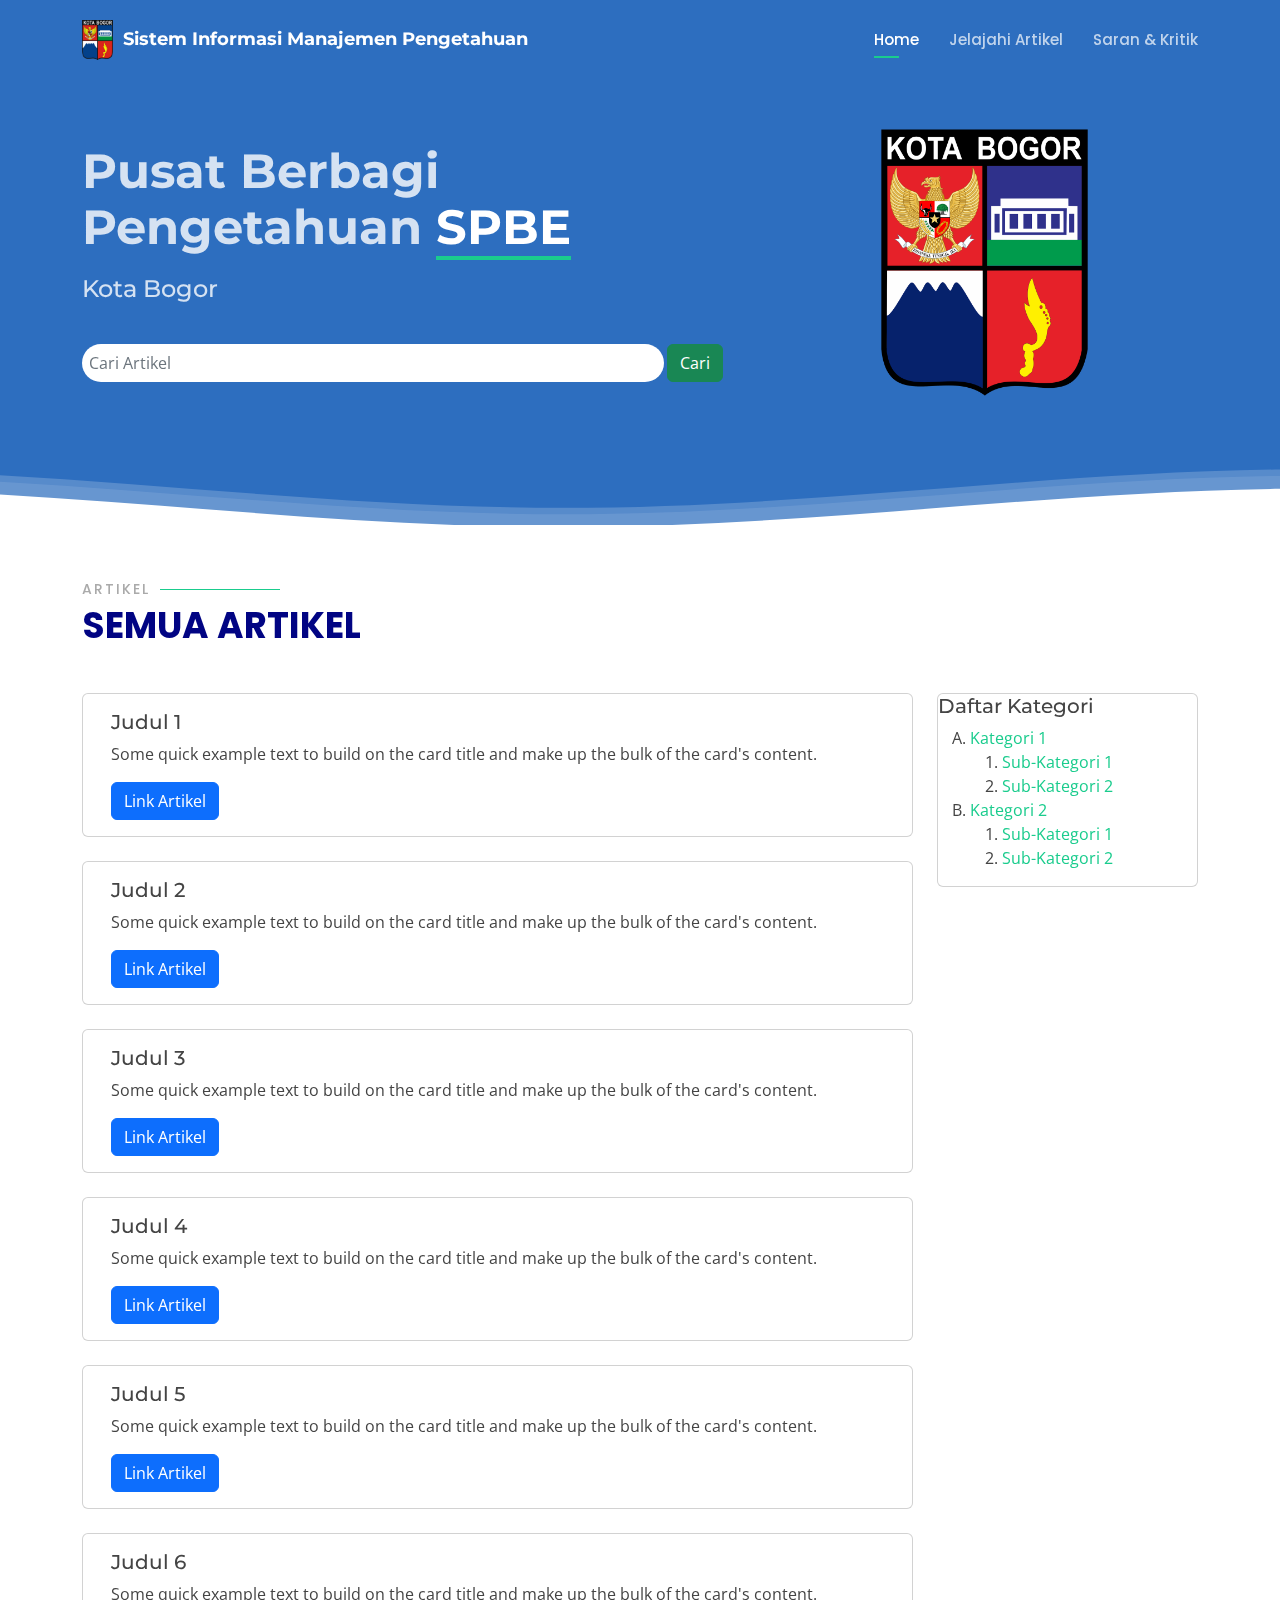
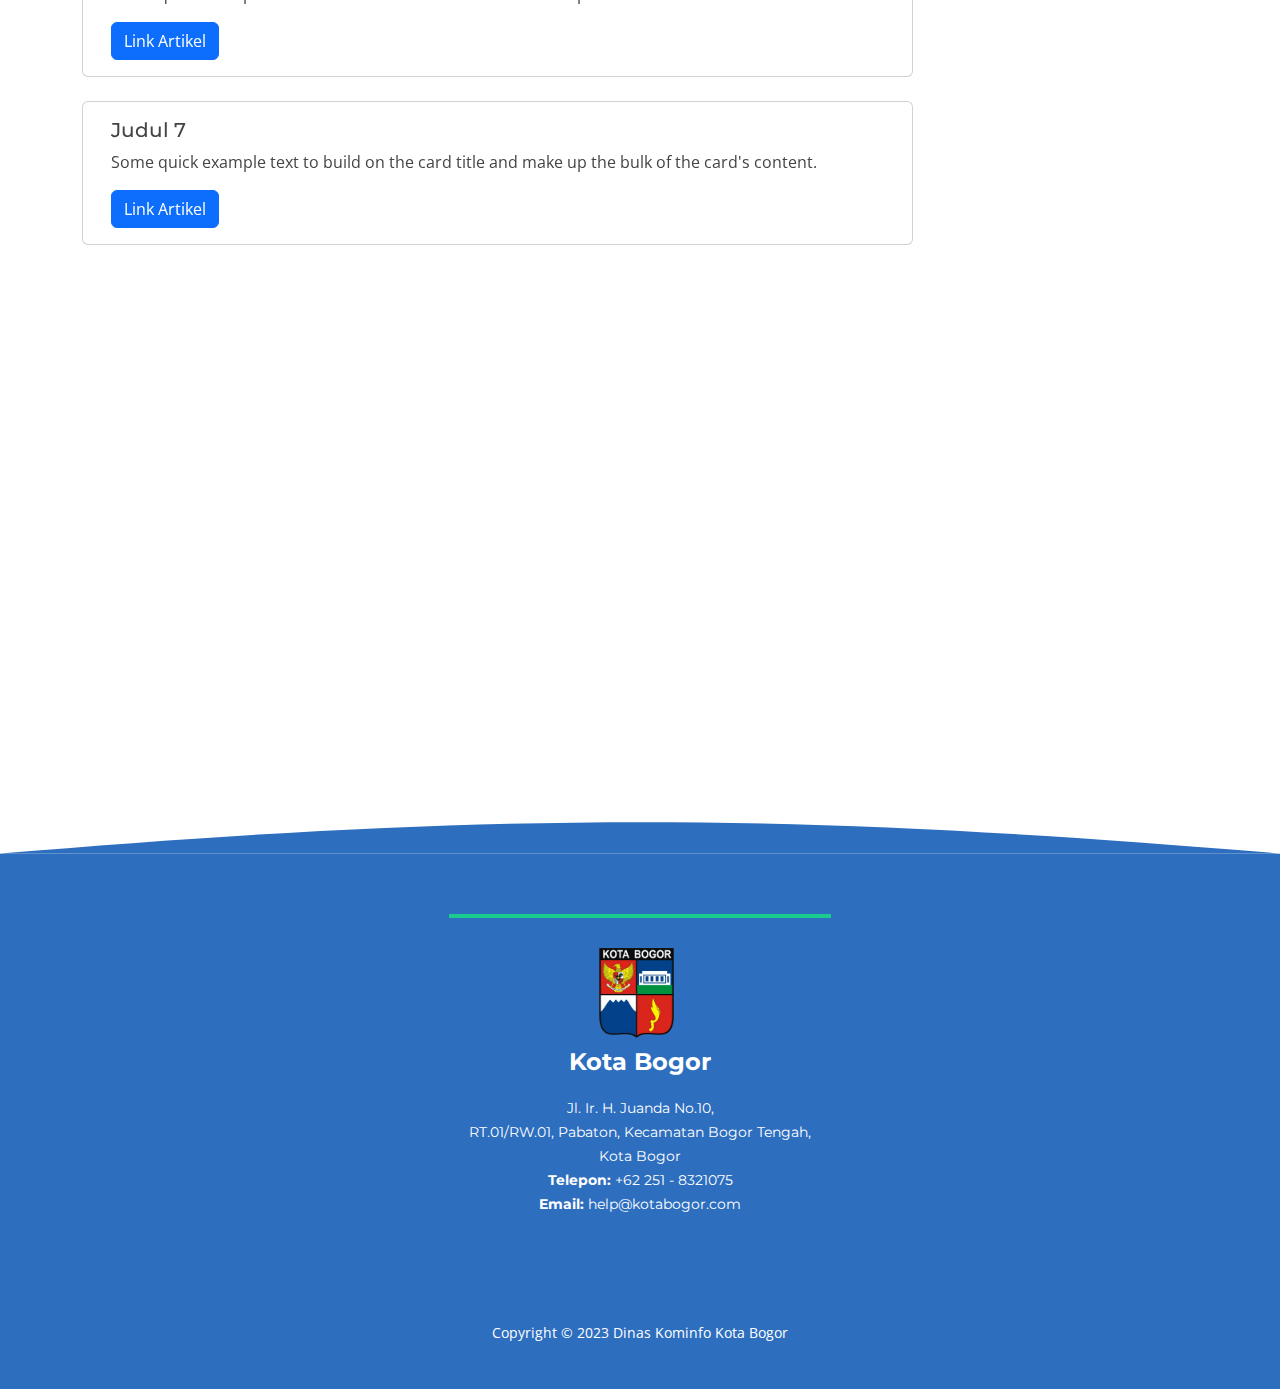
==== SPBE/index.html @ 67f3dcb3 "[spbe awal]" ====
<!DOCTYPE html>
<html lang="en">

<head>
  <meta charset="utf-8">
  <meta content="width=device-width, initial-scale=1.0" name="viewport">

  <title>Sistem Informasi Manajemen Pengetahuan</title>
  <meta content="" name="description">
  <meta content="" name="keywords">

  <link href="https://cdn.jsdelivr.net/npm/bootstrap@5.0.2/dist/css/bootstrap.min.css" rel="stylesheet" integrity="sha384-EVSTQN3/azprG1Anm3QDgpJLIm9Nao0Yz1ztcQTwFspd3yD65VohhpuuCOmLASjC" crossorigin="anonymous">

  <!-- Favicons -->
  <link href="assets/img/logo.ico" rel="icon">
  <link href="assets/img/apple-touch-icon.png" rel="apple-touch-icon">

  <!-- Google Fonts -->
  <link href="https://fonts.googleapis.com/css?family=Open+Sans:300,300i,400,400i,600,600i,700,700i|Montserrat:300,300i,400,400i,500,500i,600,600i,700,700i|Poppins:300,300i,400,400i,500,500i,600,600i,700,700i" rel="stylesheet">

  <!-- Vendor CSS Files -->
  <link href="assets/vendor/aos/aos.css" rel="stylesheet">
  <link href="assets/vendor/bootstrap/css/bootstrap.min.css" rel="stylesheet">
  <link href="assets/vendor/bootstrap-icons/bootstrap-icons.css" rel="stylesheet">
  <link href="assets/vendor/boxicons/css/boxicons.min.css" rel="stylesheet">
  <link href="assets/vendor/glightbox/css/glightbox.min.css" rel="stylesheet">
  <link href="assets/vendor/remixicon/remixicon.css" rel="stylesheet">
  <link href="assets/vendor/swiper/swiper-bundle.min.css" rel="stylesheet">

  <!-- Template Main CSS File -->
  <link href="assets/css/style.css" rel="stylesheet">

  <!-- =======================================================
  * Template Name: Bootslander - v4.10.0
  * Template URL: https://bootstrapmade.com/bootslander-free-bootstrap-landing-page-template/
  * Author: BootstrapMade.com
  * License: https://bootstrapmade.com/license/
  ======================================================== -->
</head>

<body>

  <!-- ======= Header ======= -->
  <header id="header" class="fixed-top d-flex align-items-center header-transparent">
    <div class="container d-flex align-items-center justify-content-between">

      <div class="logo">
        <h1><a href="index.html"><img src="images/logo.png" style="margin-right: 10px;"><span>Sistem Informasi Manajemen Pengetahuan</span></a></h1>
        <!-- Uncomment below if you prefer to use an image logo -->
        <!-- <a href="index.html"><img src="assets/img/logo.png" alt="" class="img-fluid"></a>-->
      </div>

      <!-- Navbar -->
      <nav id="navbar" class="navbar">
        <ul>
          <li><a class="nav-link scrollto active" href="#hero">Home</a></li>
          <li><a class="nav-link scrollto" href="#features">Jelajahi Artikel</a></li>
          <li><a class="nav-link scrollto" href="#contact">Saran & Kritik</a></li>
          </li>
        </ul>
        <i class="bi bi-list mobile-nav-toggle"></i>
      </nav>
      <!-- .navbar -->
    </div>
  </header>
  <!-- End Header -->

  <!-- ======= Hero Section ======= -->
  <section id="hero">

    <div class="container">
      <div class="row justify-content-between">
        <div class="col-lg-7 pt-5 pt-lg-0 order-2 order-lg-1 d-flex align-items-center">
          <div data-aos="zoom-out">
            <h1>Pusat Berbagi Pengetahuan <span>SPBE</span></h1>
            <h2>Kota Bogor</h2>
            <!-- Search bar -->
            <div class="input-group">
              <input type="text" class="form-control" placeholder="Cari Artikel" id="rcorners2">
              &nbsp
              <div class="input-group-append">
                <button class="btn btn-secondary btn-success" type="button" style="height: fit-content;">
                  Cari
                </button>
              </div>
            </div>
            <!-- Search bar end -->
          </div>
        </div>
        <!-- Home Floating Logo -->
        <div class="col-lg-4 order-1 order-lg-2 hero-img" data-aos="zoom-out" data-aos-delay="300">
          <img src="assets/img/kotabogor.png" class="img-fluid animated" alt="" style="width: 80%; margin-left: auto; margin-right: auto;">
        </div>
        <!-- Home Floating Logo end -->
      </div>
    </div>

    <!-- Animasi Gelombang -->
    <svg class="hero-waves" xmlns="http://www.w3.org/2000/svg" xmlns:xlink="http://www.w3.org/1999/xlink" viewBox="0 24 150 28 " preserveAspectRatio="none">
      <defs>
        <path id="wave-path" d="M-160 44c30 0 58-18 88-18s 58 18 88 18 58-18 88-18 58 18 88 18 v44h-352z">
      </defs>
      <g class="wave1">
        <use xlink:href="#wave-path" x="50" y="3" fill="rgba(255,255,255, .1)">
      </g>
      <g class="wave2">
        <use xlink:href="#wave-path" x="50" y="0" fill="rgba(255,255,255, .2)">
      </g>
      <g class="wave3">
        <use xlink:href="#wave-path" x="50" y="9" fill="#fff">
      </g>
    </svg>
    <!-- Animasi Gelombang end -->

  </section>
  <!-- End Hero -->

  <main id="main">

    <!-- ======= Features Section ======= -->
    <section id="features" class="features">
      <div class="container">

        <div class="section-title" data-aos="fade-up">
          <h2>Artikel</h2>
          <p>Semua Artikel</p>
        </div>

        <div class="row">
          <div class="col-md-9" data-aos="fade-right" data-aos-delay="100">
            <div class="container">
              <div class="col">
                <div class="row">
                  <div class="card">
                    <div class="card-body">
                      <h5 class="card-title">Judul 1</h5>
                      <p class="card-text">Some quick example text to build on the card title and make up the bulk of the card's content.</p>
                      <a href="#" class="btn btn-primary">Link Artikel</a>
                    </div>
                  </div>
                  &nbsp
                  <div class="card">
                    <div class="card-body">
                      <h5 class="card-title">Judul 2</h5>
                      <p class="card-text">Some quick example text to build on the card title and make up the bulk of the card's content.</p>
                      <a href="#" class="btn btn-primary">Link Artikel</a>
                    </div>
                  </div>
                  &nbsp
                  <div class="card">
                    <div class="card-body">
                      <h5 class="card-title">Judul 3</h5>
                      <p class="card-text">Some quick example text to build on the card title and make up the bulk of the card's content.</p>
                      <a href="#" class="btn btn-primary">Link Artikel</a>
                    </div>
                  </div>
                  &nbsp
                  <div class="card">
                    <div class="card-body">
                      <h5 class="card-title">Judul 4</h5>
                      <p class="card-text">Some quick example text to build on the card title and make up the bulk of the card's content.</p>
                      <a href="#" class="btn btn-primary">Link Artikel</a>
                    </div>
                  </div>
                  &nbsp
                  <div class="card">
                    <div class="card-body">
                      <h5 class="card-title">Judul 5</h5>
                      <p class="card-text">Some quick example text to build on the card title and make up the bulk of the card's content.</p>
                      <a href="#" class="btn btn-primary">Link Artikel</a>
                    </div>
                  </div>
                  &nbsp
                  <div class="card">
                    <div class="card-body">
                      <h5 class="card-title">Judul 6</h5>
                      <p class="card-text">Some quick example text to build on the card title and make up the bulk of the card's content.</p>
                      <a href="#" class="btn btn-primary">Link Artikel</a>
                    </div>
                  </div>
                  &nbsp
                  <div class="card">
                    <div class="card-body">
                      <h5 class="card-title">Judul 7</h5>
                      <p class="card-text">Some quick example text to build on the card title and make up the bulk of the card's content.</p>
                      <a href="#" class="btn btn-primary">Link Artikel</a>
                    </div>
                  </div>
                </div>
              </div>
            </div>
          </div>
  
          <div class="col-md-3" data-aos="fade-left" data-aos-delay="100">
            <div class="card">
              <h5>Daftar Kategori</h5>
              <div class="overflow: auto;height: 670px;">
                <ol type="A">
                  <li>
                    <a href="">Kategori 1</a>
                    <ol type="1">
                      <li>
                        <a href="">Sub-Kategori 1</a>
                      </li>
                      <li>
                        <a href="">Sub-Kategori 2</a>
                      </li>
                    </ol>
                  </li>
                  <li>
                    <a href="">Kategori 2</a>
                    <ol type="1">
                      <li>
                        <a href="">Sub-Kategori 1</a>
                      </li>
                      <li>
                        <a href="">Sub-Kategori 2</a>
                      </li>
                    </ol>
                  </li>
                </ol>
              </div>
            </div>
          </div>
        </div>
      </div>
    </section>
    <!-- End Features Section -->

    <!-- ======= Contact Section ======= -->
    <section id="contact" class="contact">
      <div class="container">

        <div class="section-title" data-aos="fade-up">
          <h2>Kritik & Saran</h2>
          <p>Sampaikan umpan balik kepada kami</p>
        </div>

        <div class="row">
          <div class="col-lg-4" data-aos="fade-right" data-aos-delay="100">
            <div class="info">
              <div class="address">
                <i class="bi bi-geo-alt"></i>
                <h4>Lokasi:</h4>
                <p>
                  Jl. Ir. H. Juanda No.10,
                  RT.01/RW.01, Pabaton, Kecamatan Bogor Tengah,
                  Kota Bogor
                </p>
              </div>

              <div class="email">
                <i class="bi bi-envelope"></i>
                <h4>Email:</h4>
                <p>kominfo@kotabogor.go.id</p>
              </div>

              <div class="phone">
                <i class="bi bi-phone"></i>
                <h4>Telepon:</h4>
                <p>+62 251 - 8321075</p>
              </div>
            </div>
          </div>

          <div class="col-lg-8 mt-5 mt-lg-0" data-aos="fade-left" data-aos-delay="200">
            <form action="forms/contact.php" method="post" role="form" class="php-email-form">
              <div class="row">
                <div class="col-md-6 form-group">
                  <input type="text" name="name" class="form-control" id="name" placeholder="Nama Anda" required>
                </div>
                <div class="col-md-6 form-group mt-3 mt-md-0">
                  <input type="email" class="form-control" name="email" id="email" placeholder="Email Anda" required>
                </div>
              </div>
              <div class="form-group mt-3">
                <textarea class="form-control" name="message" rows="5" placeholder="Saran & Kritik" required></textarea>
              </div>
              <div class="my-3">
                <div class="loading">Loading</div>
                <div class="error-message"></div>
                <div class="sent-message">Your message has been sent. Thank you!</div>
              </div>
              <div class="text-center">
                <button type="submit">Kirim</button>
              </div>
            </form>
          </div>
        </div>
      </div>
    </section>
    <!-- End Contact Section -->
  </main>
  <!-- End #main -->

  <!-- ======= Footer ======= -->
  <svg viewBox="15 -1 1470 48" fill="none" xmlns="http://www.w3.org/2000/svg">
    <path d="M1 48C4.93573 47.6644 8.85984 47.3311 12.7725 47H1489.16C1493.1 47.3311 1497.04 47.6644 1501 48V47H1489.16C914.668 -1.34764 587.282 -1.61174 12.7725 47H1V48Z" fill="#2d6ebf"></path>
  </svg>
  <footer id="footer">
    <div class="footer-top">
      <div class="container">
        <div class="d-flex justify-content-center">
          <div class="d-flex justify-content-center">
            <div class="footer-info">
              <img src="images/logo.png" alt="Logo Kota Bogor" style="width:75px;height:100px;padding-bottom: 10px;">
              &nbsp
              <h3 class="text-blue">
                Kota Bogor
              </h3>
              <p>
                Jl. Ir. H. Juanda No.10, <br>
                RT.01/RW.01, Pabaton, Kecamatan Bogor Tengah, <br> 
                Kota Bogor<br>
                <strong>Telepon:</strong> +62 251 - 8321075<br>
                <strong>Email:</strong> help@kotabogor.com<br>
              </p>
            </div>
          </div>
        </div>
      </div>
    </div>
    <div class="footer copyright">
      <p>Copyright © 2023 Dinas Kominfo Kota Bogor</p>
    </div>
  </footer>
  <!-- End Footer -->

  <a href="#" class="back-to-top d-flex align-items-center justify-content-center"><i class="bi bi-arrow-up-short"></i></a>
  <div id="preloader"></div>

  <!-- Vendor JS Files -->
  <script src="assets/vendor/purecounter/purecounter_vanilla.js"></script>
  <script src="assets/vendor/aos/aos.js"></script>
  <script src="assets/vendor/bootstrap/js/bootstrap.bundle.min.js"></script>
  <script src="assets/vendor/glightbox/js/glightbox.min.js"></script>
  <script src="assets/vendor/swiper/swiper-bundle.min.js"></script>
  <script src="assets/vendor/php-email-form/validate.js"></script>

  <!-- Template Main JS File -->
  <script src="assets/js/main.js"></script>

</body>

</html>
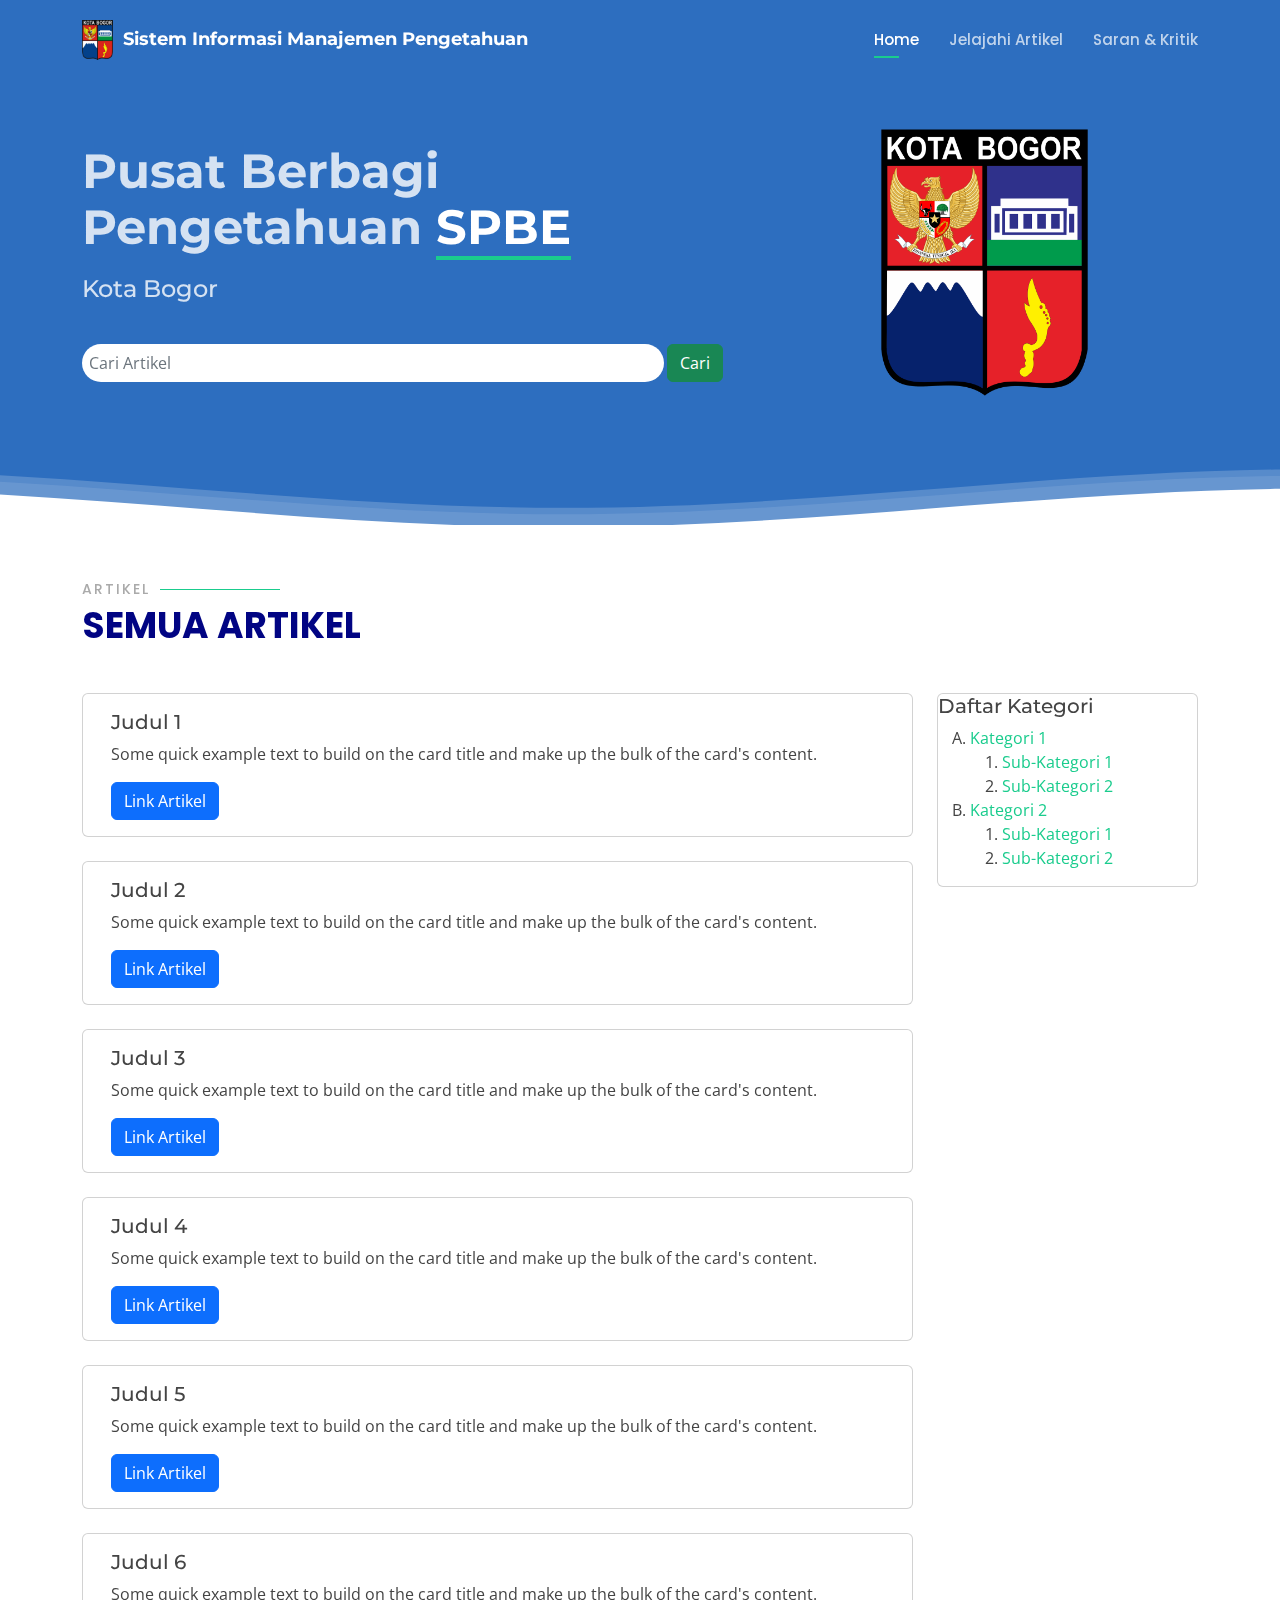
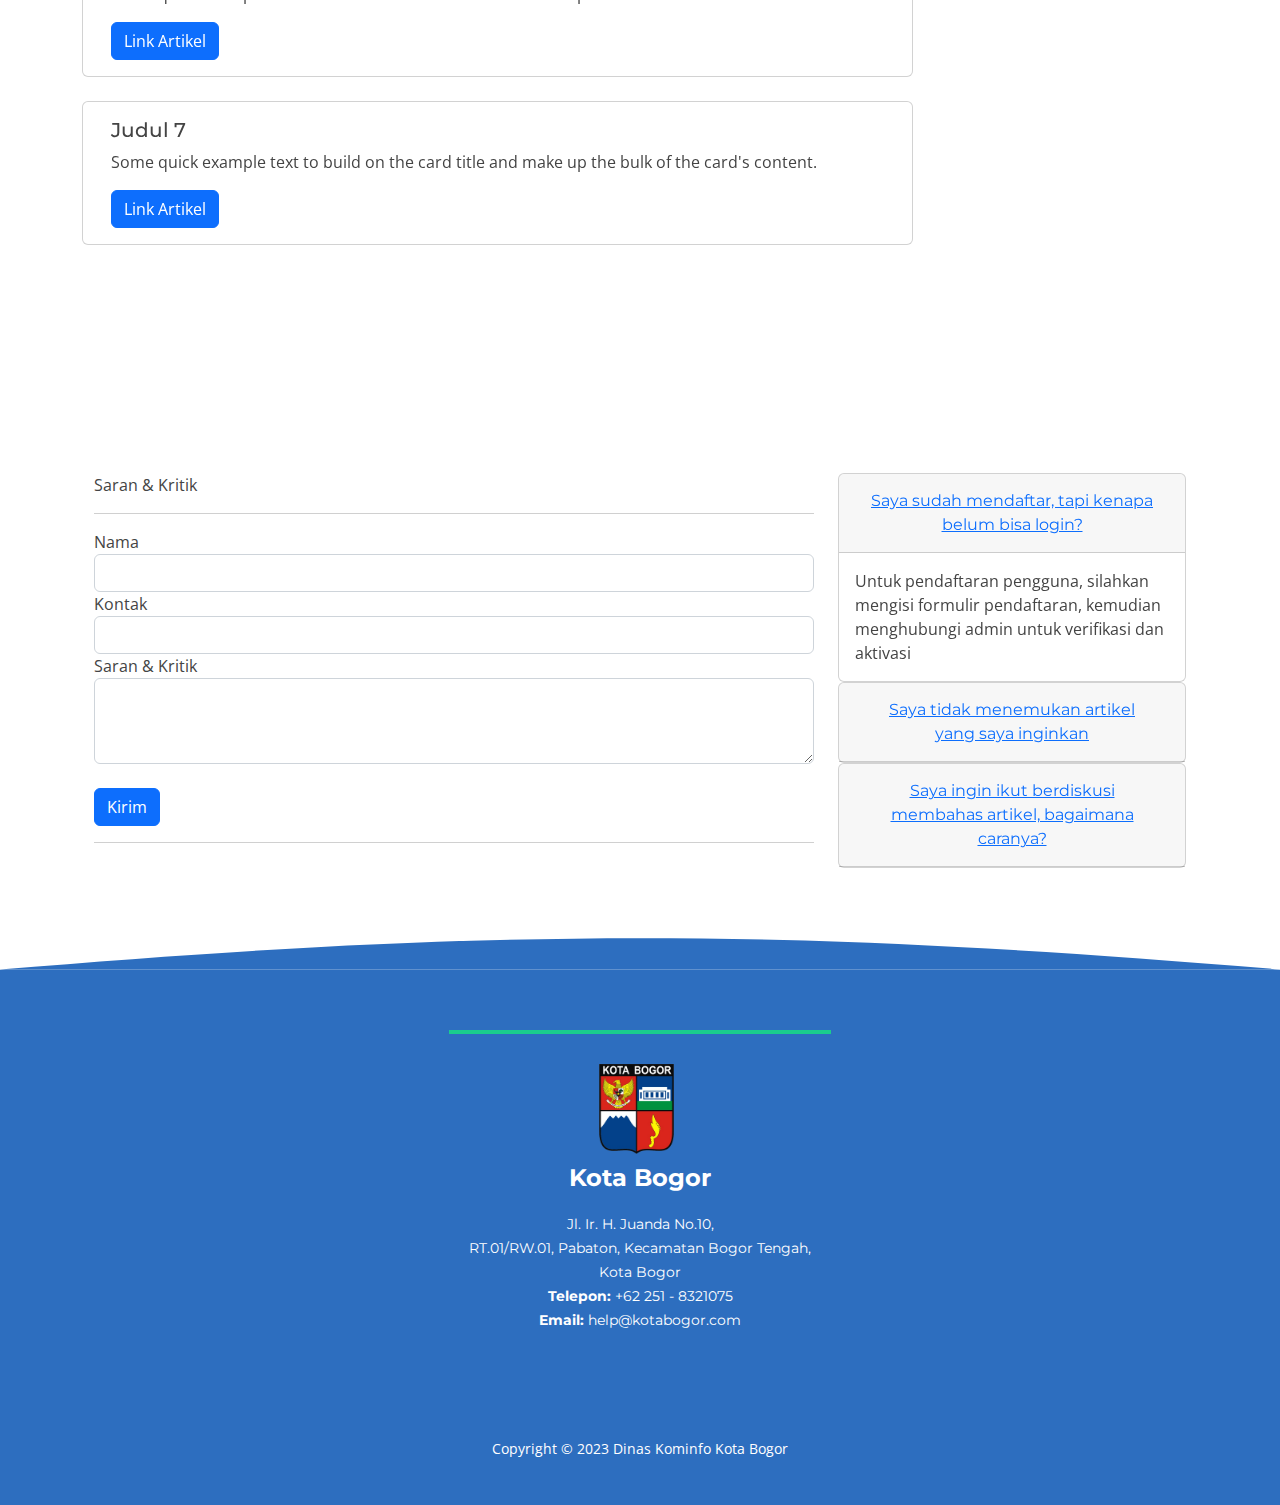
==== commit 8bfb44b2: "[spbe kritik]" ====
--- a/SPBE/index.html
+++ b/SPBE/index.html
@@ -4,6 +4,7 @@
 <head>
   <meta charset="utf-8">
   <meta content="width=device-width, initial-scale=1.0" name="viewport">
+  <script src="https://www.google.com/recaptcha/api.js" async defer></script>
 
   <title>Sistem Informasi Manajemen Pengetahuan</title>
   <meta content="" name="description">
@@ -235,57 +236,104 @@
           <h2>Kritik & Saran</h2>
           <p>Sampaikan umpan balik kepada kami</p>
         </div>
-
-        <div class="row">
-          <div class="col-lg-4" data-aos="fade-right" data-aos-delay="100">
-            <div class="info">
-              <div class="address">
-                <i class="bi bi-geo-alt"></i>
-                <h4>Lokasi:</h4>
-                <p>
-                  Jl. Ir. H. Juanda No.10,
-                  RT.01/RW.01, Pabaton, Kecamatan Bogor Tengah,
-                  Kota Bogor
-                </p>
-              </div>
-
-              <div class="email">
-                <i class="bi bi-envelope"></i>
-                <h4>Email:</h4>
-                <p>kominfo@kotabogor.go.id</p>
-              </div>
-
-              <div class="phone">
-                <i class="bi bi-phone"></i>
-                <h4>Telepon:</h4>
-                <p>+62 251 - 8321075</p>
-              </div>
-            </div>
-          </div>
-
-          <div class="col-lg-8 mt-5 mt-lg-0" data-aos="fade-left" data-aos-delay="200">
-            <form action="forms/contact.php" method="post" role="form" class="php-email-form">
-              <div class="row">
-                <div class="col-md-6 form-group">
-                  <input type="text" name="name" class="form-control" id="name" placeholder="Nama Anda" required>
-                </div>
-                <div class="col-md-6 form-group mt-3 mt-md-0">
-                  <input type="email" class="form-control" name="email" id="email" placeholder="Email Anda" required>
-                </div>
-              </div>
-              <div class="form-group mt-3">
-                <textarea class="form-control" name="message" rows="5" placeholder="Saran & Kritik" required></textarea>
-              </div>
-              <div class="my-3">
-                <div class="loading">Loading</div>
-                <div class="error-message"></div>
-                <div class="sent-message">Your message has been sent. Thank you!</div>
-              </div>
-              <div class="text-center">
-                <button type="submit">Kirim</button>
-              </div>
-            </form>
-          </div>
+        <div class="container featured-area-default padding-30">
+          <div class="row">           
+             <div class="col-md-8 padding-20">
+                  <div class="row">
+                      <!-- Saran dan kritik  -->
+                      <div class="panel panel-default">
+                          <div id="headingsaran" class="article-heading">
+                              <i class="fa fa-lightbulb-o"></i> 
+                              Saran & Kritik
+                          </div>
+                          <hr class="style-three">
+                          <!-- LEAVE A REPLY SECTION -->
+                          <div class="panel-transparent">
+                              <form action="https://mp-spbe.polmankab.go.id/Sarankritik/submitsaran" method="post" class="comment-form">
+                                  <div class="form-group" col-md-4>
+                                      <label>Nama</label>
+                                      <input required type="text" name="nama" class="form-control" value="">
+                                  </div>
+                                  <div class="form-group">
+                                      <label>Kontak</label>
+                                      <input required type="text" name="kontak" class="form-control" value="">
+                                  </div>
+                                  <div class="form-group">
+                                      <label>Saran & Kritik</label>
+                                      <textarea name="saran" class="form-control" rows="3"></textarea>
+                                  </div>
+                                  <div class="g-recaptcha" data-sitekey="6LcheTkbAAAAABCTElVqBC7bJ_2e_i4Cm37zWjEv"></div>
+                                  <br>
+                                  <button type="submit" value="Submit" class="btn btn-wide btn-primary">Kirim</button>
+                              </form>
+                          </div>
+                          <!-- END LEAVE A REPLY SECTION -->
+                                                  <hr id="batassaran" class="style-three">
+                          <!-- FIRST LEVEL -->
+                                                  <!-- END FIRST LEVEL  -->
+                      </div>
+                      <!-- saran dan kritik -->
+                      <nav class="text-center">
+                                              </nav>
+                  </div>
+  
+              </div><!-- SIDEBAR STUFF -->
+  <div class="col-md-4 padding-20">
+  
+      <!-- ARTICLE CATEGORIES SECTION -->
+  
+                    <div id="accordion">
+                      <div class="card">
+                        <div class="card-header" id="headingOne">
+                          <h5 class="mb-0">
+                            <button class="btn btn-link" data-toggle="collapse" data-target="#collapseOne" aria-expanded="true" aria-controls="collapseOne">
+                              Saya sudah mendaftar, tapi kenapa belum bisa login?
+                            </button>
+                          </h5>
+                        </div>
+                    
+                        <div id="collapseOne" class="collapse show" aria-labelledby="headingOne" data-parent="#accordion">
+                          <div class="card-body">
+                            Untuk pendaftaran pengguna, silahkan mengisi formulir pendaftaran, kemudian menghubungi admin untuk verifikasi dan aktivasi
+                          </div>
+                        </div>
+                      </div>
+                      <div class="card">
+                        <div class="card-header" id="headingTwo">
+                          <h5 class="mb-0">
+                            <button class="btn btn-link collapsed" data-toggle="collapse" data-target="#collapseTwo" aria-expanded="true" aria-controls="collapseTwo">
+                              Saya tidak menemukan artikel yang saya inginkan
+                            </button>
+                          </h5>
+                        </div>
+                        <div id="collapseTwo" class="collapse" aria-labelledby="headingTwo" data-parent="#accordion">
+                          <div class="card-body">
+                            Sistem manajemen pengetahuan merupakan wadah bagi kontributor untuk berbagi ilmu dan wawasan, jika anda belum menemukan artikel yang anda cari, silahkan kirim tentang artikel yang anda inginkan melalui saran dan kritik.
+                          </div>
+                          </div>
+                        </div>
+                      </div>
+                      <div class="card">
+                        <div class="card-header" id="headingThree">
+                          <h5 class="mb-0">
+                            <button class="btn btn-link collapsed" data-toggle="collapse" data-target="#collapseThree" aria-expanded="true" aria-controls="collapseThree">
+                              Saya ingin ikut berdiskusi membahas artikel, bagaimana caranya?
+                            </button>
+                          </h5>
+                        </div>
+                        <div id="collapseThree" class="collapse" aria-labelledby="headingThree" data-parent="#accordion">
+                          <div class="card-body">
+                            Silahkan mendaftar terlebih dahulu, jika sudah silahkan login untuk ikut berdiskusi.
+                          </div>
+                        </div>
+                      </div>
+                    </div>
+  <!-- END ARTICLES CATEOGIRES SECTION -->
+  
+  </div>
+  <!-- END SIDEBAR STUFF -->
+  
+        
         </div>
       </div>
     </section>
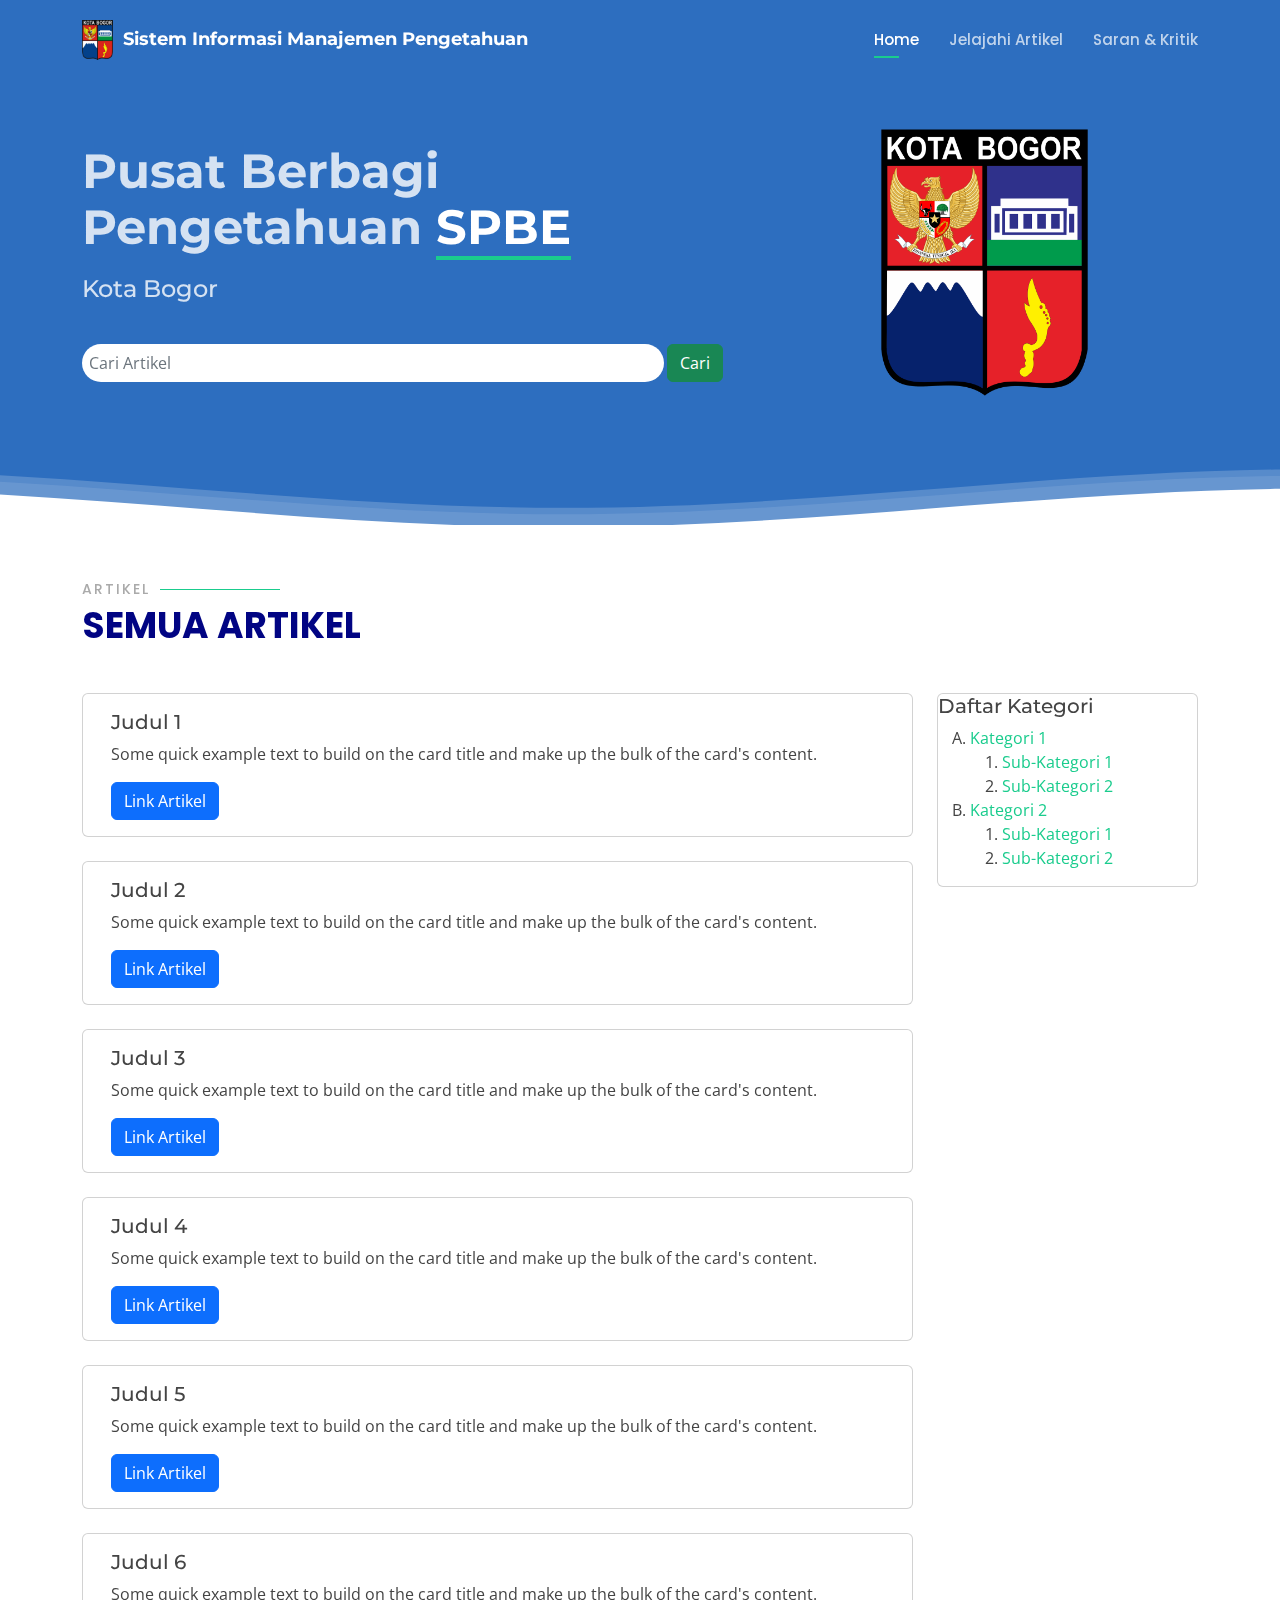
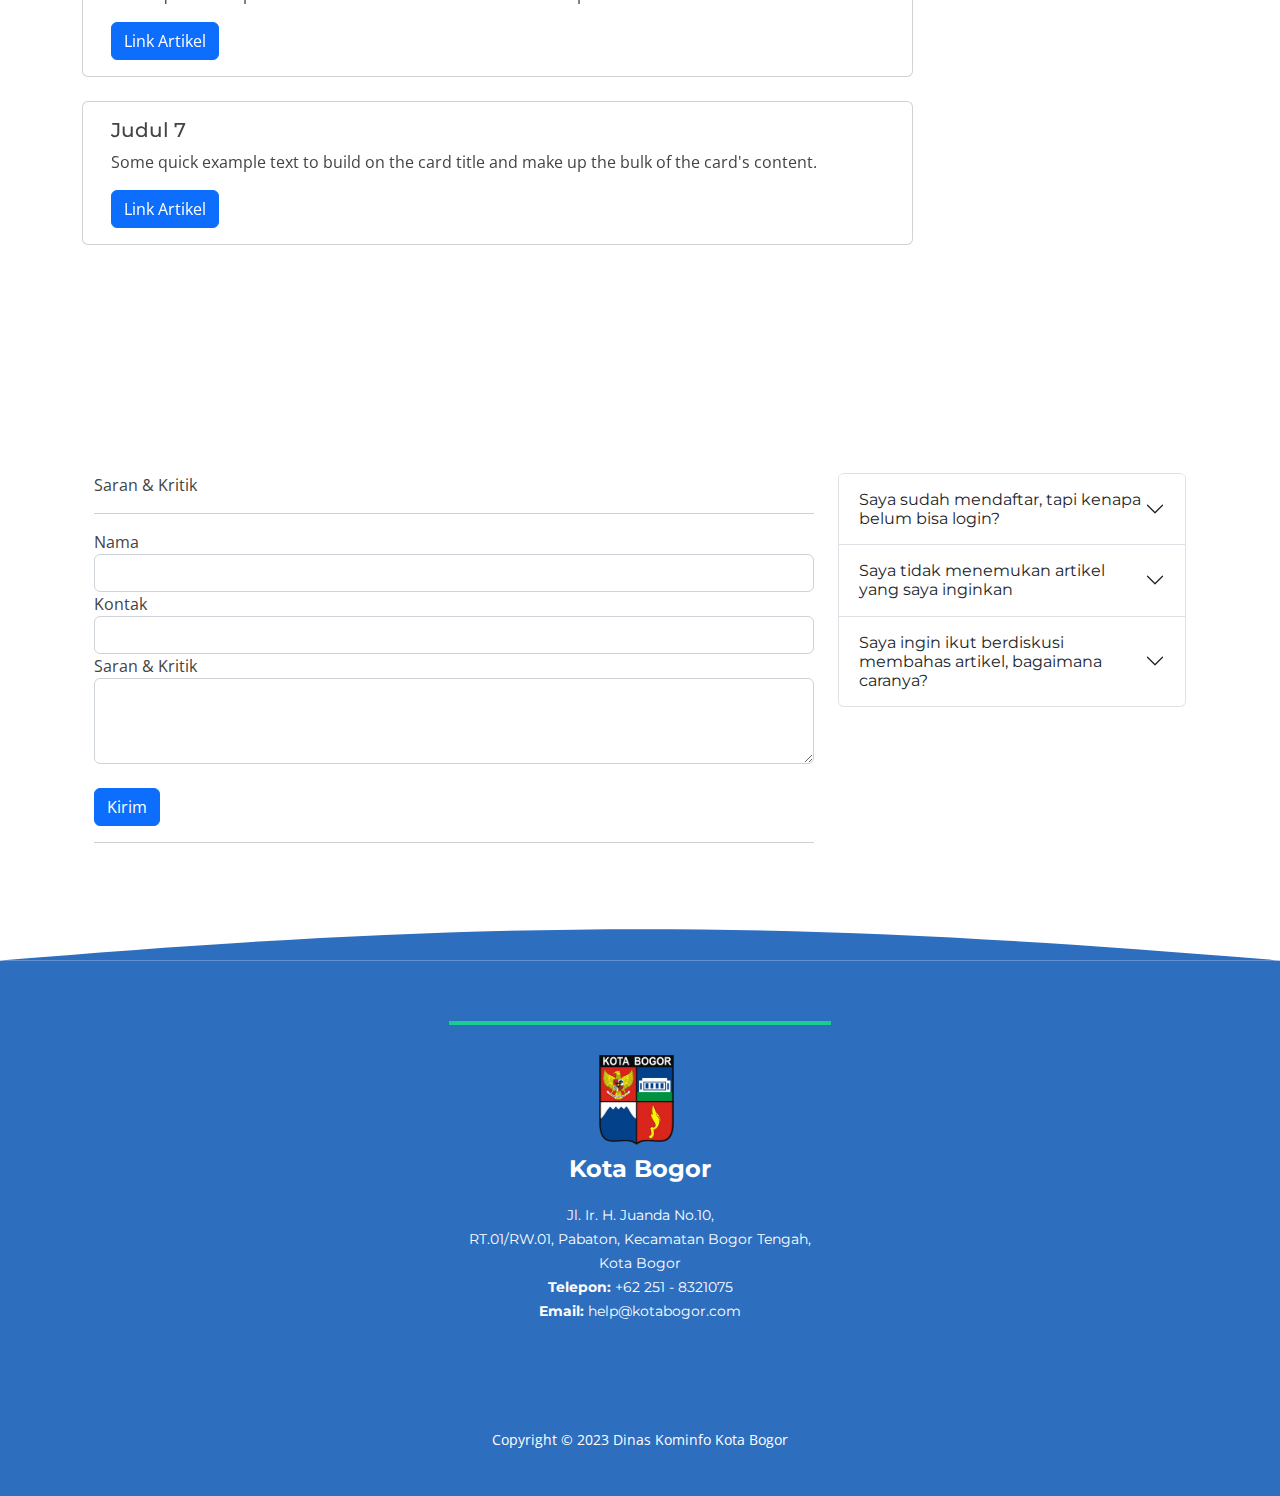
==== commit c40f6274: "FAQ fixes" ====
--- a/SPBE/index.html
+++ b/SPBE/index.html
@@ -279,55 +279,45 @@
   
               </div><!-- SIDEBAR STUFF -->
   <div class="col-md-4 padding-20">
-  
       <!-- ARTICLE CATEGORIES SECTION -->
-  
-                    <div id="accordion">
-                      <div class="card">
-                        <div class="card-header" id="headingOne">
-                          <h5 class="mb-0">
-                            <button class="btn btn-link" data-toggle="collapse" data-target="#collapseOne" aria-expanded="true" aria-controls="collapseOne">
-                              Saya sudah mendaftar, tapi kenapa belum bisa login?
-                            </button>
-                          </h5>
-                        </div>
-                    
-                        <div id="collapseOne" class="collapse show" aria-labelledby="headingOne" data-parent="#accordion">
-                          <div class="card-body">
-                            Untuk pendaftaran pengguna, silahkan mengisi formulir pendaftaran, kemudian menghubungi admin untuk verifikasi dan aktivasi
-                          </div>
-                        </div>
-                      </div>
-                      <div class="card">
-                        <div class="card-header" id="headingTwo">
-                          <h5 class="mb-0">
-                            <button class="btn btn-link collapsed" data-toggle="collapse" data-target="#collapseTwo" aria-expanded="true" aria-controls="collapseTwo">
-                              Saya tidak menemukan artikel yang saya inginkan
-                            </button>
-                          </h5>
-                        </div>
-                        <div id="collapseTwo" class="collapse" aria-labelledby="headingTwo" data-parent="#accordion">
-                          <div class="card-body">
-                            Sistem manajemen pengetahuan merupakan wadah bagi kontributor untuk berbagi ilmu dan wawasan, jika anda belum menemukan artikel yang anda cari, silahkan kirim tentang artikel yang anda inginkan melalui saran dan kritik.
-                          </div>
-                          </div>
-                        </div>
-                      </div>
-                      <div class="card">
-                        <div class="card-header" id="headingThree">
-                          <h5 class="mb-0">
-                            <button class="btn btn-link collapsed" data-toggle="collapse" data-target="#collapseThree" aria-expanded="true" aria-controls="collapseThree">
-                              Saya ingin ikut berdiskusi membahas artikel, bagaimana caranya?
-                            </button>
-                          </h5>
-                        </div>
-                        <div id="collapseThree" class="collapse" aria-labelledby="headingThree" data-parent="#accordion">
-                          <div class="card-body">
-                            Silahkan mendaftar terlebih dahulu, jika sudah silahkan login untuk ikut berdiskusi.
-                          </div>
-                        </div>
-                      </div>
-                    </div>
+      <div class="accordion" id="accordionExample">
+        <div class="accordion-item">
+          <h2 class="accordion-header" id="headingOne">
+            <button class="accordion-button collapsed" type="button" data-bs-toggle="collapse" data-bs-target="#collapseOne" aria-expanded="false" aria-controls="collapseOne">
+              Saya sudah mendaftar, tapi kenapa belum bisa login?
+            </button>
+          </h2>
+          <div id="collapseOne" class="accordion-collapse collapse" aria-labelledby="headingOne" data-bs-parent="#accordionExample">
+            <div class="accordion-body">
+              Untuk pendaftaran pengguna, silahkan mengisi formulir pendaftaran, kemudian menghubungi admin untuk verifikasi dan aktivasi
+            </div>
+          </div>
+        </div>
+        <div class="accordion-item">
+          <h2 class="accordion-header" id="headingTwo">
+            <button class="accordion-button collapsed" type="button" data-bs-toggle="collapse" data-bs-target="#collapseTwo" aria-expanded="false" aria-controls="collapseTwo">
+              Saya tidak menemukan artikel yang saya inginkan
+            </button>
+          </h2>
+          <div id="collapseTwo" class="accordion-collapse collapse" aria-labelledby="headingTwo" data-bs-parent="#accordionExample">
+            <div class="accordion-body">
+              Sistem manajemen pengetahuan merupakan wadah bagi kontributor untuk berbagi ilmu dan wawasan, jika anda belum menemukan artikel yang anda cari, silahkan kirim tentang artikel yang anda inginkan melalui saran dan kritik.
+            </div>
+          </div>
+        </div>
+        <div class="accordion-item">
+          <h2 class="accordion-header" id="headingThree">
+            <button class="accordion-button collapsed" type="button" data-bs-toggle="collapse" data-bs-target="#collapseThree" aria-expanded="false" aria-controls="collapseThree">
+              Saya ingin ikut berdiskusi membahas artikel, bagaimana caranya?
+            </button>
+          </h2>
+          <div id="collapseThree" class="accordion-collapse collapse" aria-labelledby="headingThree" data-bs-parent="#accordionExample">
+            <div class="accordion-body">
+              Silahkan mendaftar terlebih dahulu, jika sudah silahkan login untuk ikut berdiskusi.
+            </div>
+          </div>
+        </div>
+      </div>
   <!-- END ARTICLES CATEOGIRES SECTION -->
   
   </div>
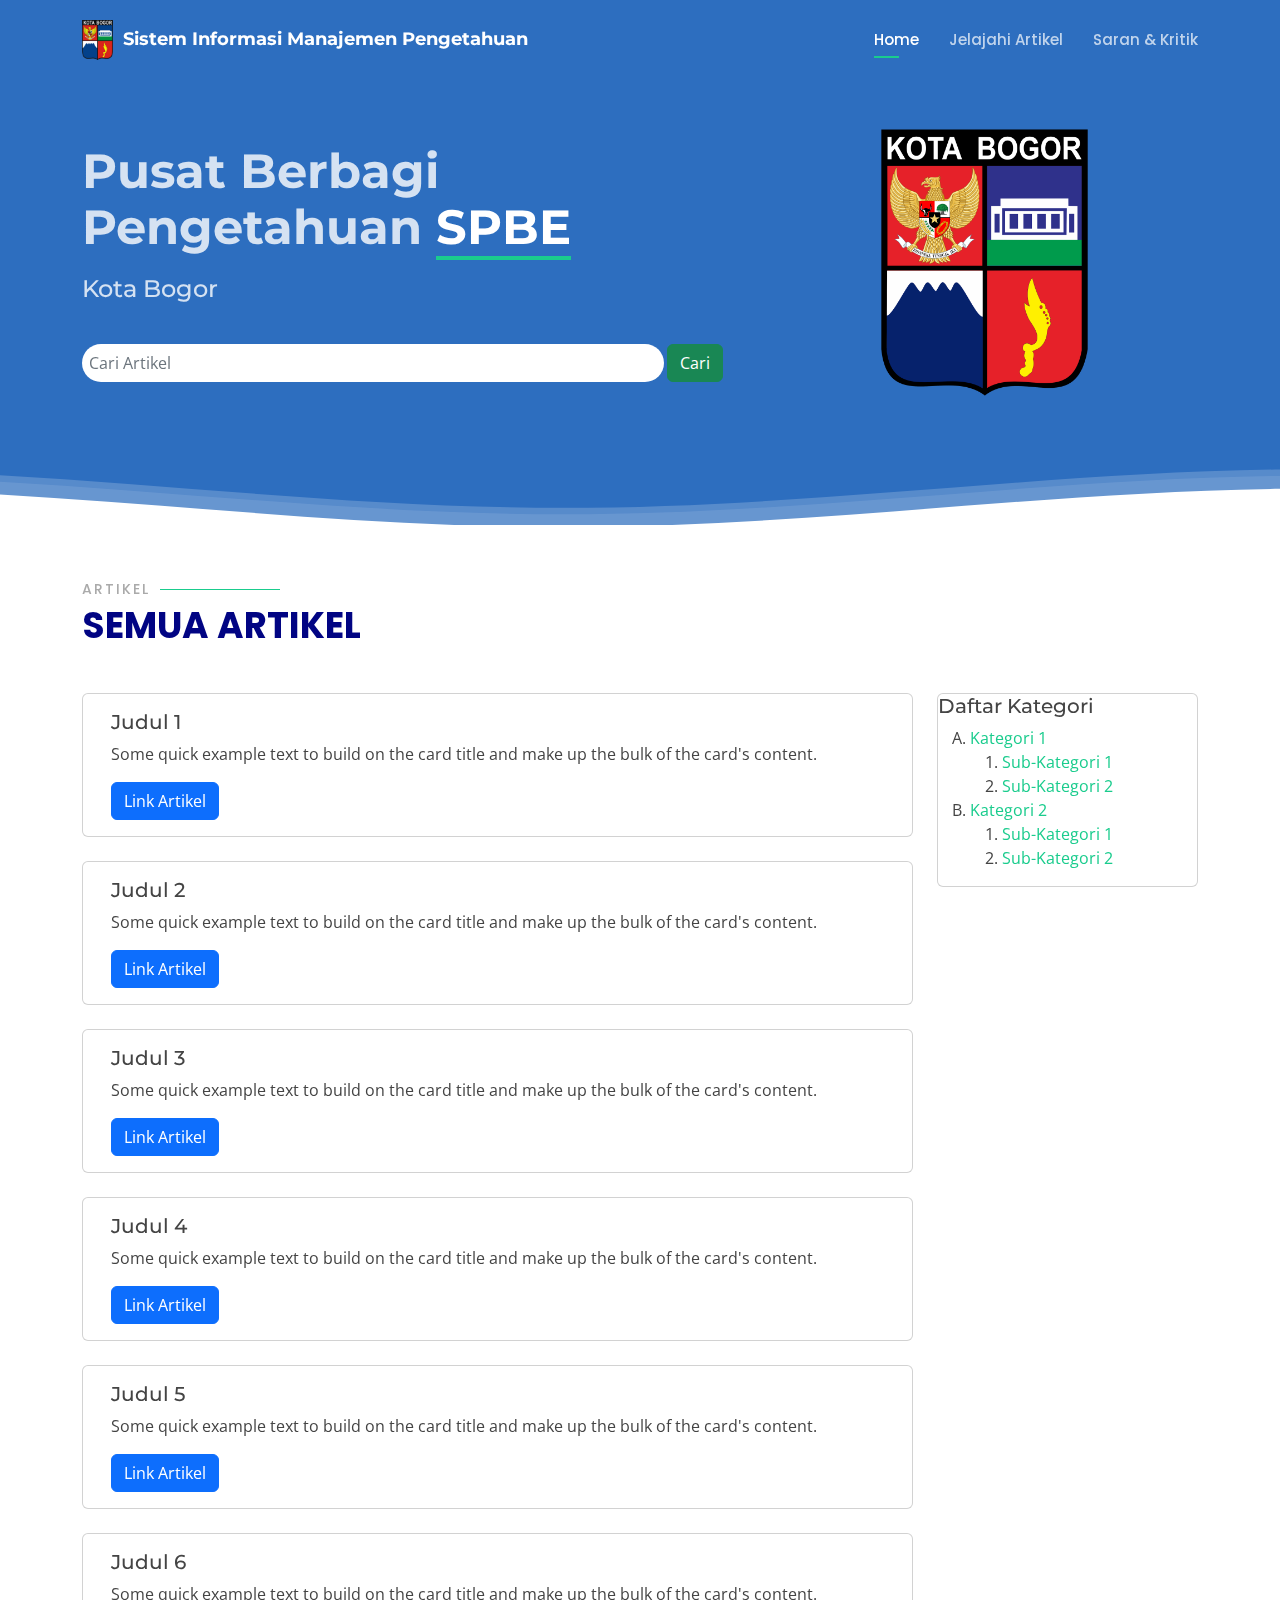
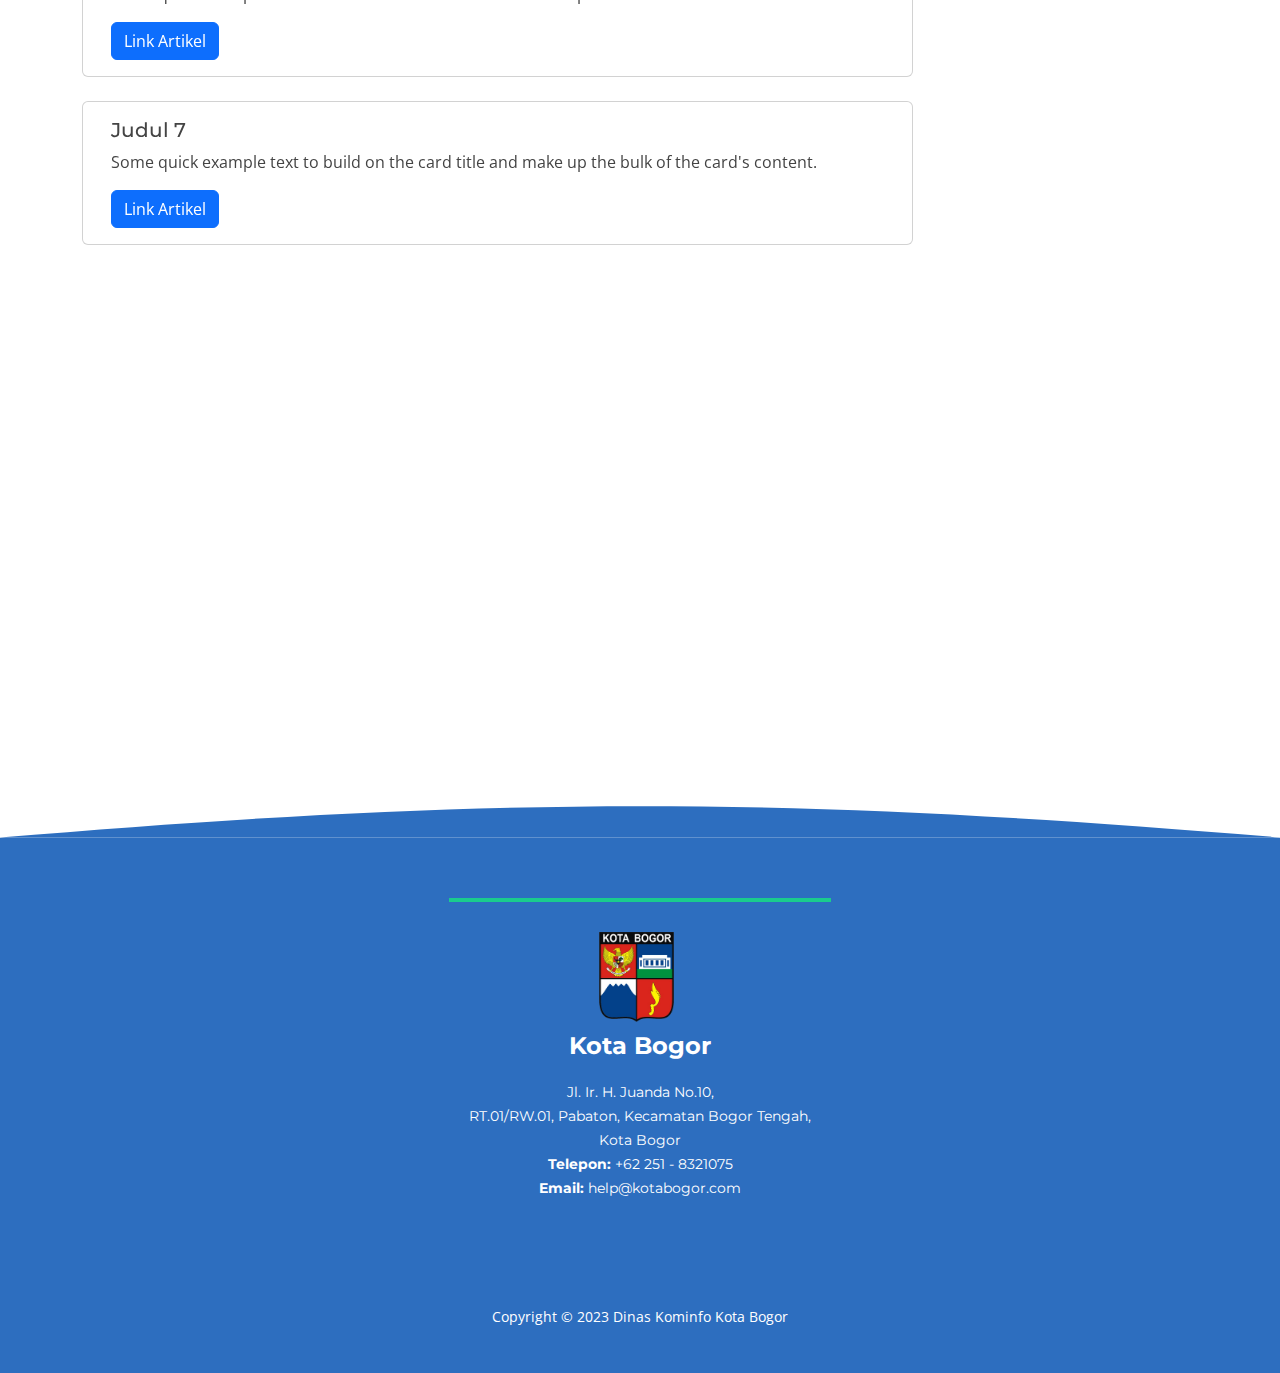
==== commit 7d0f46cd: "reformat line" ====
--- a/SPBE/index.html
+++ b/SPBE/index.html
@@ -231,99 +231,80 @@
     <!-- ======= Contact Section ======= -->
     <section id="contact" class="contact">
       <div class="container">
-
         <div class="section-title" data-aos="fade-up">
           <h2>Kritik & Saran</h2>
           <p>Sampaikan umpan balik kepada kami</p>
         </div>
-        <div class="container featured-area-default padding-30">
-          <div class="row">           
-             <div class="col-md-8 padding-20">
+        <div class="row">           
+          <div class="col-md-8 padding-20" data-aos="fade-right" data-aos-delay="200">
+            <div class="row">
+              <!-- Saran dan kritik  -->
+              <form action="forms/contact.php" method="post" role="form" class="php-email-form" data-aos="">
                   <div class="row">
-                      <!-- Saran dan kritik  -->
-                      <div class="panel panel-default">
-                          <div id="headingsaran" class="article-heading">
-                              <i class="fa fa-lightbulb-o"></i> 
-                              Saran & Kritik
-                          </div>
-                          <hr class="style-three">
-                          <!-- LEAVE A REPLY SECTION -->
-                          <div class="panel-transparent">
-                              <form action="https://mp-spbe.polmankab.go.id/Sarankritik/submitsaran" method="post" class="comment-form">
-                                  <div class="form-group" col-md-4>
-                                      <label>Nama</label>
-                                      <input required type="text" name="nama" class="form-control" value="">
-                                  </div>
-                                  <div class="form-group">
-                                      <label>Kontak</label>
-                                      <input required type="text" name="kontak" class="form-control" value="">
-                                  </div>
-                                  <div class="form-group">
-                                      <label>Saran & Kritik</label>
-                                      <textarea name="saran" class="form-control" rows="3"></textarea>
-                                  </div>
-                                  <div class="g-recaptcha" data-sitekey="6LcheTkbAAAAABCTElVqBC7bJ_2e_i4Cm37zWjEv"></div>
-                                  <br>
-                                  <button type="submit" value="Submit" class="btn btn-wide btn-primary">Kirim</button>
-                              </form>
-                          </div>
-                          <!-- END LEAVE A REPLY SECTION -->
-                                                  <hr id="batassaran" class="style-three">
-                          <!-- FIRST LEVEL -->
-                                                  <!-- END FIRST LEVEL  -->
-                      </div>
-                      <!-- saran dan kritik -->
-                      <nav class="text-center">
-                                              </nav>
-                  </div>
-  
-              </div><!-- SIDEBAR STUFF -->
-  <div class="col-md-4 padding-20">
-      <!-- ARTICLE CATEGORIES SECTION -->
-      <div class="accordion" id="accordionExample">
-        <div class="accordion-item">
-          <h2 class="accordion-header" id="headingOne">
-            <button class="accordion-button collapsed" type="button" data-bs-toggle="collapse" data-bs-target="#collapseOne" aria-expanded="false" aria-controls="collapseOne">
-              Saya sudah mendaftar, tapi kenapa belum bisa login?
-            </button>
-          </h2>
-          <div id="collapseOne" class="accordion-collapse collapse" aria-labelledby="headingOne" data-bs-parent="#accordionExample">
-            <div class="accordion-body">
-              Untuk pendaftaran pengguna, silahkan mengisi formulir pendaftaran, kemudian menghubungi admin untuk verifikasi dan aktivasi
-            </div>
-          </div>
-        </div>
-        <div class="accordion-item">
-          <h2 class="accordion-header" id="headingTwo">
-            <button class="accordion-button collapsed" type="button" data-bs-toggle="collapse" data-bs-target="#collapseTwo" aria-expanded="false" aria-controls="collapseTwo">
-              Saya tidak menemukan artikel yang saya inginkan
-            </button>
-          </h2>
-          <div id="collapseTwo" class="accordion-collapse collapse" aria-labelledby="headingTwo" data-bs-parent="#accordionExample">
-            <div class="accordion-body">
-              Sistem manajemen pengetahuan merupakan wadah bagi kontributor untuk berbagi ilmu dan wawasan, jika anda belum menemukan artikel yang anda cari, silahkan kirim tentang artikel yang anda inginkan melalui saran dan kritik.
-            </div>
-          </div>
-        </div>
-        <div class="accordion-item">
-          <h2 class="accordion-header" id="headingThree">
-            <button class="accordion-button collapsed" type="button" data-bs-toggle="collapse" data-bs-target="#collapseThree" aria-expanded="false" aria-controls="collapseThree">
-              Saya ingin ikut berdiskusi membahas artikel, bagaimana caranya?
-            </button>
-          </h2>
-          <div id="collapseThree" class="accordion-collapse collapse" aria-labelledby="headingThree" data-bs-parent="#accordionExample">
-            <div class="accordion-body">
-              Silahkan mendaftar terlebih dahulu, jika sudah silahkan login untuk ikut berdiskusi.
-            </div>
-          </div>
-        </div>
-      </div>
-  <!-- END ARTICLES CATEOGIRES SECTION -->
-  
-  </div>
-  <!-- END SIDEBAR STUFF -->
-  
-        
+                    <div class="col-md-6 form-group">
+                      <input type="text" name="name" class="form-control" id="name" placeholder="Nama Anda" required>
+                    </div>
+                    <div class="col-md-6 form-group mt-3 mt-md-0">
+                      <input type="email" class="form-control" name="email" id="email" placeholder="Email Anda" required>
+                    </div>
+                  </div>
+                  <div class="form-group mt-3">
+                    <textarea class="form-control" name="message" rows="5" placeholder="Saran & Kritik" required></textarea>
+                  </div>
+                  <div class="my-3">
+                    <div class="loading">Loading</div>
+                    <div class="error-message"></div>
+                    <div class="sent-message">Your message has been sent. Thank you!</div>
+                  </div>
+                  <div class="text-center">
+                    <button type="submit">Kirim</button>
+                  </div>
+              </form>
+              <!-- saran dan kritik -->
+            </div>
+          </div>
+          <div class="col-md-4 padding-20" data-aos="fade-left" data-aos-delay="200">
+            <!-- ARTICLE CATEGORIES SECTION -->
+            <div class="accordion" id="accordionExample">
+              <div class="accordion-item">
+                <h2 class="accordion-header" id="headingOne">
+                  <button class="accordion-button collapsed" type="button" data-bs-toggle="collapse" data-bs-target="#collapseOne" aria-expanded="false" aria-controls="collapseOne">
+                    Saya sudah mendaftar, tapi kenapa belum bisa login?
+                  </button>
+                </h2>
+                <div id="collapseOne" class="accordion-collapse collapse" aria-labelledby="headingOne" data-bs-parent="#accordionExample">
+                  <div class="accordion-body">
+                    Untuk pendaftaran pengguna, silahkan mengisi formulir pendaftaran, kemudian menghubungi admin untuk verifikasi dan aktivasi
+                  </div>
+                </div>
+              </div>
+              <div class="accordion-item">
+                <h2 class="accordion-header" id="headingTwo">
+                  <button class="accordion-button collapsed" type="button" data-bs-toggle="collapse" data-bs-target="#collapseTwo" aria-expanded="false" aria-controls="collapseTwo">
+                    Saya tidak menemukan artikel yang saya inginkan
+                  </button>
+                </h2>
+                <div id="collapseTwo" class="accordion-collapse collapse" aria-labelledby="headingTwo" data-bs-parent="#accordionExample">
+                  <div class="accordion-body">
+                    Sistem manajemen pengetahuan merupakan wadah bagi kontributor untuk berbagi ilmu dan wawasan, jika anda belum menemukan artikel yang anda cari, silahkan kirim tentang artikel yang anda inginkan melalui saran dan kritik.
+                  </div>
+                </div>
+              </div>
+              <div class="accordion-item">
+                <h2 class="accordion-header" id="headingThree">
+                  <button class="accordion-button collapsed" type="button" data-bs-toggle="collapse" data-bs-target="#collapseThree" aria-expanded="false" aria-controls="collapseThree">
+                    Saya ingin ikut berdiskusi membahas artikel, bagaimana caranya?
+                  </button>
+                </h2>
+                <div id="collapseThree" class="accordion-collapse collapse" aria-labelledby="headingThree" data-bs-parent="#accordionExample">
+                  <div class="accordion-body">
+                    Silahkan mendaftar terlebih dahulu, jika sudah silahkan login untuk ikut berdiskusi.
+                  </div>
+                </div>
+              </div>
+            </div>
+            <!-- END ARTICLES CATEOGIRES SECTION -->
+          </div>
         </div>
       </div>
     </section>
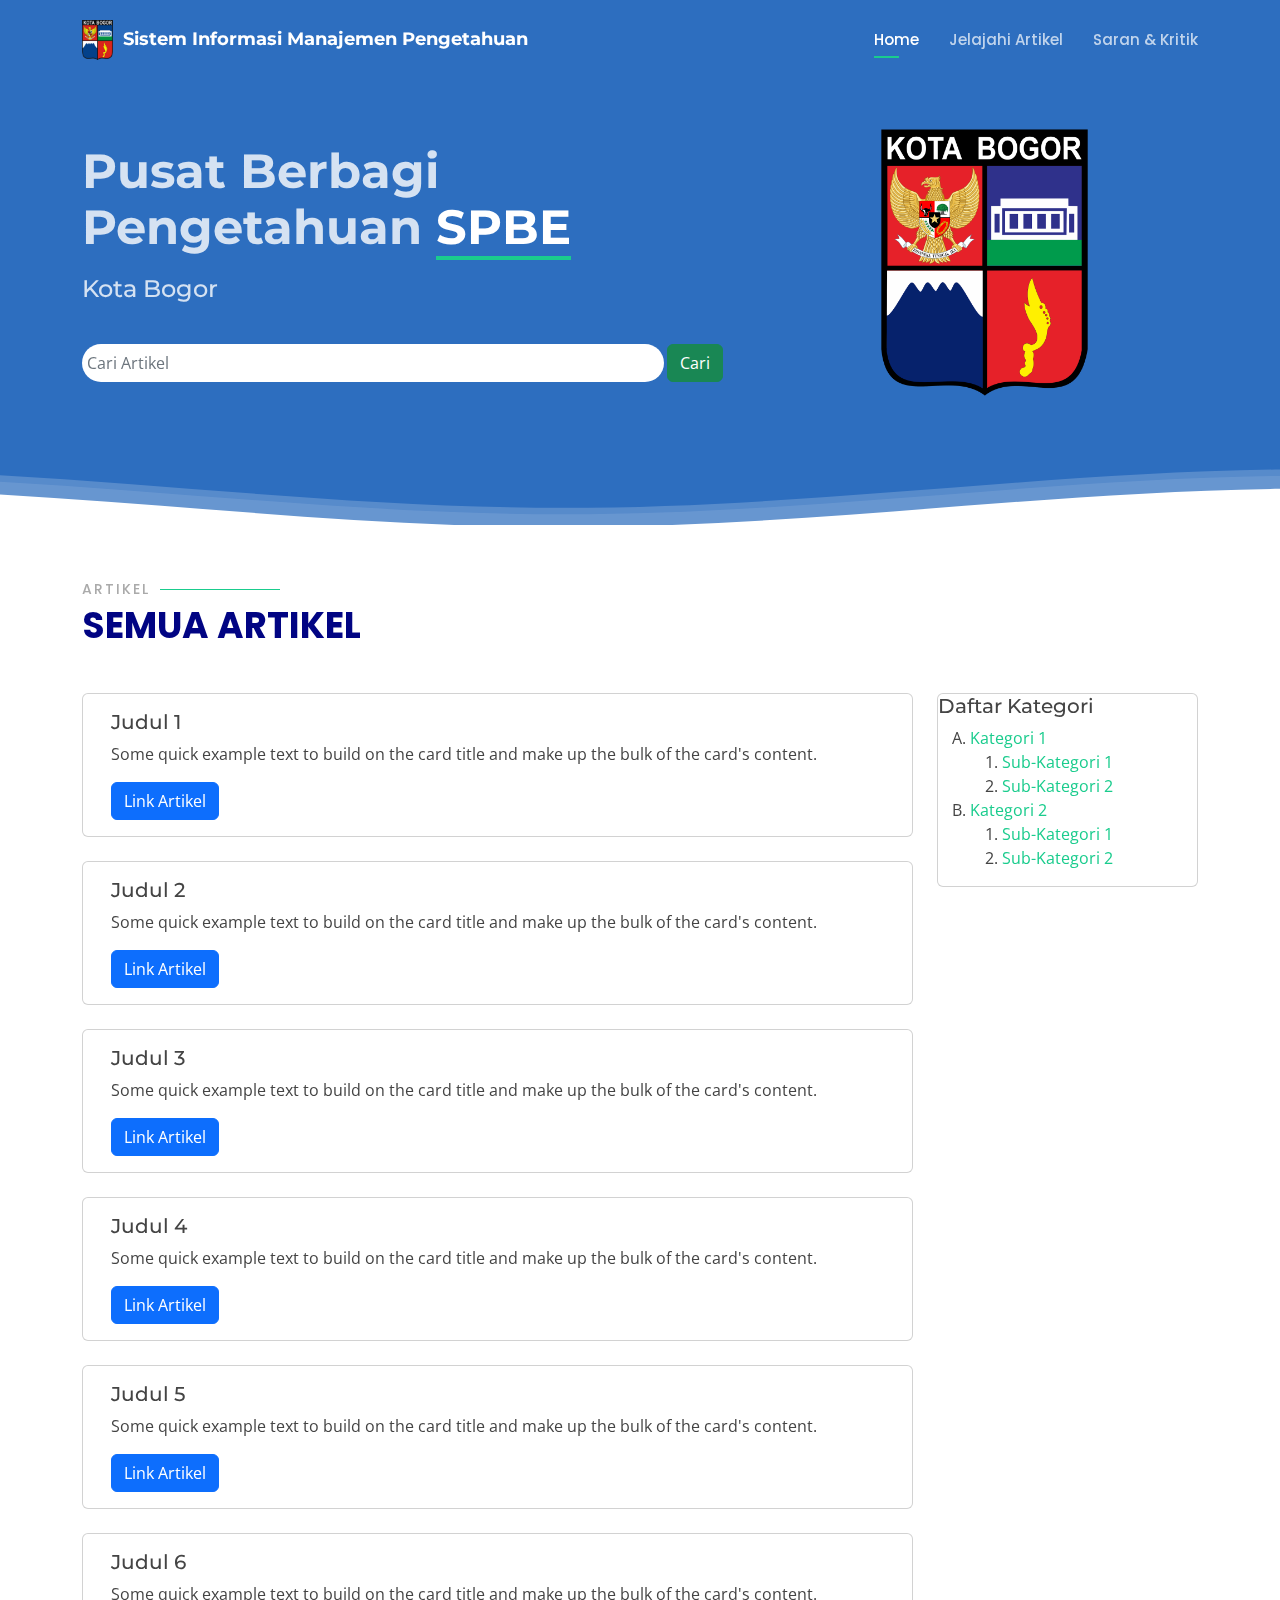
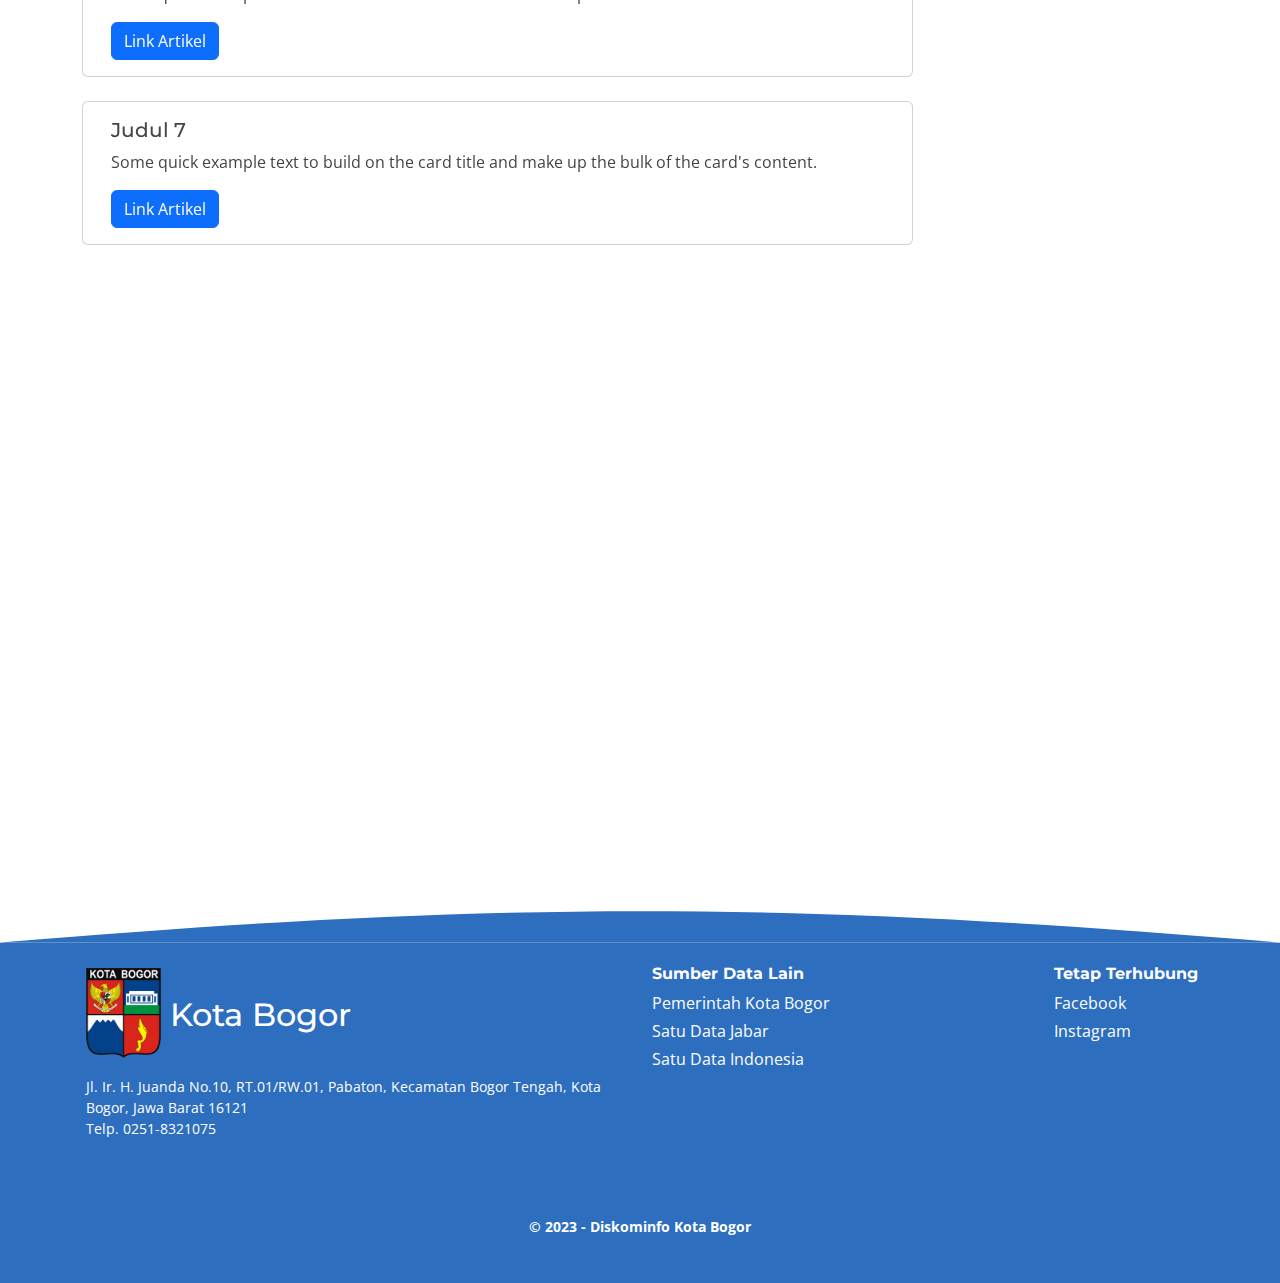
==== commit 3f986bfe: "SPBE Link" ====
--- a/SPBE/index.html
+++ b/SPBE/index.html
@@ -4,7 +4,7 @@
 <head>
   <meta charset="utf-8">
   <meta content="width=device-width, initial-scale=1.0" name="viewport">
-  <script src="https://www.google.com/recaptcha/api.js" async defer></script>
+  <script src='https://www.google.com/recaptcha/api.js'></script>
 
   <title>Sistem Informasi Manajemen Pengetahuan</title>
   <meta content="" name="description">
@@ -231,80 +231,99 @@
     <!-- ======= Contact Section ======= -->
     <section id="contact" class="contact">
       <div class="container">
+
         <div class="section-title" data-aos="fade-up">
           <h2>Kritik & Saran</h2>
           <p>Sampaikan umpan balik kepada kami</p>
         </div>
-        <div class="row">           
-          <div class="col-md-8 padding-20" data-aos="fade-right" data-aos-delay="200">
-            <div class="row">
-              <!-- Saran dan kritik  -->
-              <form action="forms/contact.php" method="post" role="form" class="php-email-form" data-aos="">
+        <div class="container featured-area-default padding-30">
+          <div class="row">           
+             <div class="col-md-8 padding-20">
                   <div class="row">
-                    <div class="col-md-6 form-group">
-                      <input type="text" name="name" class="form-control" id="name" placeholder="Nama Anda" required>
-                    </div>
-                    <div class="col-md-6 form-group mt-3 mt-md-0">
-                      <input type="email" class="form-control" name="email" id="email" placeholder="Email Anda" required>
-                    </div>
-                  </div>
-                  <div class="form-group mt-3">
-                    <textarea class="form-control" name="message" rows="5" placeholder="Saran & Kritik" required></textarea>
-                  </div>
-                  <div class="my-3">
-                    <div class="loading">Loading</div>
-                    <div class="error-message"></div>
-                    <div class="sent-message">Your message has been sent. Thank you!</div>
-                  </div>
-                  <div class="text-center">
-                    <button type="submit">Kirim</button>
-                  </div>
-              </form>
-              <!-- saran dan kritik -->
-            </div>
-          </div>
-          <div class="col-md-4 padding-20" data-aos="fade-left" data-aos-delay="200">
-            <!-- ARTICLE CATEGORIES SECTION -->
-            <div class="accordion" id="accordionExample">
-              <div class="accordion-item">
-                <h2 class="accordion-header" id="headingOne">
-                  <button class="accordion-button collapsed" type="button" data-bs-toggle="collapse" data-bs-target="#collapseOne" aria-expanded="false" aria-controls="collapseOne">
-                    Saya sudah mendaftar, tapi kenapa belum bisa login?
-                  </button>
-                </h2>
-                <div id="collapseOne" class="accordion-collapse collapse" aria-labelledby="headingOne" data-bs-parent="#accordionExample">
-                  <div class="accordion-body">
-                    Untuk pendaftaran pengguna, silahkan mengisi formulir pendaftaran, kemudian menghubungi admin untuk verifikasi dan aktivasi
-                  </div>
-                </div>
-              </div>
-              <div class="accordion-item">
-                <h2 class="accordion-header" id="headingTwo">
-                  <button class="accordion-button collapsed" type="button" data-bs-toggle="collapse" data-bs-target="#collapseTwo" aria-expanded="false" aria-controls="collapseTwo">
-                    Saya tidak menemukan artikel yang saya inginkan
-                  </button>
-                </h2>
-                <div id="collapseTwo" class="accordion-collapse collapse" aria-labelledby="headingTwo" data-bs-parent="#accordionExample">
-                  <div class="accordion-body">
-                    Sistem manajemen pengetahuan merupakan wadah bagi kontributor untuk berbagi ilmu dan wawasan, jika anda belum menemukan artikel yang anda cari, silahkan kirim tentang artikel yang anda inginkan melalui saran dan kritik.
-                  </div>
-                </div>
-              </div>
-              <div class="accordion-item">
-                <h2 class="accordion-header" id="headingThree">
-                  <button class="accordion-button collapsed" type="button" data-bs-toggle="collapse" data-bs-target="#collapseThree" aria-expanded="false" aria-controls="collapseThree">
-                    Saya ingin ikut berdiskusi membahas artikel, bagaimana caranya?
-                  </button>
-                </h2>
-                <div id="collapseThree" class="accordion-collapse collapse" aria-labelledby="headingThree" data-bs-parent="#accordionExample">
-                  <div class="accordion-body">
-                    Silahkan mendaftar terlebih dahulu, jika sudah silahkan login untuk ikut berdiskusi.
-                  </div>
-                </div>
-              </div>
-            </div>
-            <!-- END ARTICLES CATEOGIRES SECTION -->
-          </div>
+                      <!-- Saran dan kritik  -->
+                      <div class="panel panel-default">
+
+                          <!-- LEAVE A REPLY SECTION -->
+                          <div class="panel-transparent" data-aos="fade-right">
+                              <form action="" method="post" class="comment-form">
+                                  <div class="form-group" col-md-4>
+                                      <label><strong>Nama</strong></label>
+                                      <input required type="text" name="nama" class="form-control" value="">
+                                  </div>
+                                  &nbsp
+                                  <div class="form-group">
+                                      <label><strong>Email</strong></label>
+                                      <input required type="email" name="email" class="form-control" value="">
+                                  </div>
+                                  &nbsp
+                                  <div class="form-group">
+                                      <label> <strong>Saran & Kritik</strong></label>
+                                      <textarea name="saran" class="form-control" rows="3"></textarea>
+                                  </div>
+                                  &nbsp
+                                  <div class="g-recaptcha" data-sitekey="6LeIxAcTAAAAAJcZVRqyHh71UMIEGNQ_MXjiZKhI">
+                                  </div>
+                                  <br>
+                                  <button type="submit" value="Submit" class="btn btn-wide btn-primary">Kirim</button>
+                              </form>
+                          </div>
+                          <!-- END LEAVE A REPLY SECTION -->
+                                                  
+                          <!-- FIRST LEVEL -->
+                                                  <!-- END FIRST LEVEL  -->
+                      </div>
+                      <!-- saran dan kritik -->
+                      <nav class="text-center">
+                                              </nav>
+                  </div>
+              </div><!-- SIDEBAR STUFF -->
+  <div class="col-md-4 padding-20" data-aos="fade-left">
+      <!-- ARTICLE CATEGORIES SECTION -->
+      <br>
+      <div class="accordion" id="accordionExample">
+        <div class="accordion-item">
+          <h2 class="accordion-header" id="headingOne">
+            <button class="accordion-button collapsed" type="button" data-bs-toggle="collapse" data-bs-target="#collapseOne" aria-expanded="false" aria-controls="collapseOne">
+              Apakah yang dimaksud dengan Pemantauan SPBE?
+            </button>
+          </h2>
+          <div id="collapseOne" class="accordion-collapse collapse" aria-labelledby="headingOne" data-bs-parent="#accordionExample">
+            <div class="accordion-body">
+              Pemantauan SPBE adalah proses penilaian secara sistematis melalui verifikasi informasi terhadap hasil Penilaian Mandiri untuk mengukur tingkat kematangan penerapan SPBE
+            </div>
+          </div>
+        </div>
+        <div class="accordion-item">
+          <h2 class="accordion-header" id="headingTwo">
+            <button class="accordion-button collapsed" type="button" data-bs-toggle="collapse" data-bs-target="#collapseTwo" aria-expanded="false" aria-controls="collapseTwo">
+              Saya tidak menemukan artikel yang saya inginkan
+            </button>
+          </h2>
+          <div id="collapseTwo" class="accordion-collapse collapse" aria-labelledby="headingTwo" data-bs-parent="#accordionExample">
+            <div class="accordion-body">
+              Sistem manajemen pengetahuan merupakan wadah bagi kontributor untuk berbagi ilmu dan wawasan, jika anda belum menemukan artikel yang anda cari, silahkan kirim tentang artikel yang anda inginkan melalui saran dan kritik.
+            </div>
+          </div>
+        </div>
+        <div class="accordion-item">
+          <h2 class="accordion-header" id="headingThree">
+            <button class="accordion-button collapsed" type="button" data-bs-toggle="collapse" data-bs-target="#collapseThree" aria-expanded="false" aria-controls="collapseThree">
+             Saya ingin ikut berdiskusi membahas artikel, bagaimana caranya?
+            </button>
+          </h2>
+          <div id="collapseThree" class="accordion-collapse collapse" aria-labelledby="headingThree" data-bs-parent="#accordionExample">
+            <div class="accordion-body">
+              Jika anda ingin berdiskusi membahas artikel, silahkan isi form saran&kritik terlebih dahulu
+            </div>
+          </div>
+        </div>
+      </div>
+  <!-- END ARTICLES CATEOGIRES SECTION -->
+  
+  </div>
+  <!-- END SIDEBAR STUFF -->
+  
+        
         </div>
       </div>
     </section>
@@ -319,28 +338,59 @@
   <footer id="footer">
     <div class="footer-top">
       <div class="container">
-        <div class="d-flex justify-content-center">
-          <div class="d-flex justify-content-center">
+        <div class="align-content-md-center">
             <div class="footer-info">
-              <img src="images/logo.png" alt="Logo Kota Bogor" style="width:75px;height:100px;padding-bottom: 10px;">
               &nbsp
-              <h3 class="text-blue">
-                Kota Bogor
-              </h3>
-              <p>
-                Jl. Ir. H. Juanda No.10, <br>
-                RT.01/RW.01, Pabaton, Kecamatan Bogor Tengah, <br> 
-                Kota Bogor<br>
-                <strong>Telepon:</strong> +62 251 - 8321075<br>
-                <strong>Email:</strong> help@kotabogor.com<br>
-              </p>
-            </div>
-          </div>
-        </div>
-      </div>
-    </div>
+              <div class="row py-10 py-lg-20">
+                <div class="col-lg-6 pe-lg-16 mb-10 mb-lg-0">
+                  <div class="rounded landing-dark-border p-1 mb-10">
+                    <h2 class="text-white page_speed_47478671">
+                      <div class="symbol symbol-square symbol-70px me-5">
+                        <img src="images/logo.png" class="" alt="" style="width:75px;height:100px;padding-bottom: 10px;"> Kota Bogor
+                      </div> 
+                    </h2>
+                    <span class="fw-normal fs-7 text-white">Jl. Ir. H. Juanda No.10, RT.01/RW.01, Pabaton, Kecamatan Bogor Tengah, Kota Bogor, Jawa Barat 16121</span><br>
+                    <span class="fw-normal fs-7 text-white">Telp. 0251-8321075</span>
+                  </div>
+                </div>
+                
+                <div class="col-lg-6 ps-lg-16">
+                  <div class="d-flex justify-content-between">
+                    <div class="d-flex flex-column me-20 page_speed_494895017">
+                      <h6 class="text-white mb-2"> <strong>Sumber Data Lain</strong></h6>
+                      <a href="https://kotabogor.go.id/" class="mb-1">
+                        <div class="text-white opacity-70 text-hover-white fs-6 mb-6">Pemerintah Kota Bogor</div>
+                      </a>
+                      <a href="https://satudata.jabarprov.go.id" class="mb-1">
+                        <div class="text-white opacity-70 text-hover-white fs-6 mb-6">Satu Data Jabar</div>
+                      </a>
+                      <a href="https://data.go.id" class="mb-1">
+                        <div class="text-white opacity-70 text-hover-white fs-6 mb-6">Satu Data Indonesia</div>
+                      </a>
+                    </div>
+                    <div class="d-flex flex-column ms-lg-20 page_speed_494895017">
+                      <h6 class="text-white mb-2"> <strong>Tetap Terhubung</strong></h6>
+                      <a href="https://www.facebook.com/PemerintahKotaBogor/" class="mb-1">
+                        <di class="text-white opacity-70 text-hover-white fs-6 mb-6">Facebook</di>
+                      </a>
+                      <a href="https://www.instagram.com/pemkotbogor/" class="mb-4">
+                        <span class="text-white opacity-70 text-hover-white fs-6 mb-6">Instagram</span>
+                      </a>
+                    </div>
+                  </div>
+                </div>
+              </div>
+            </div>
+            </div>
+        </div>
+        </div>
+        </div>
+        </div>
+        </div>
+    <br>
+    <br>
     <div class="footer copyright">
-      <p>Copyright © 2023 Dinas Kominfo Kota Bogor</p>
+      <p> <strong> © 2023 - Diskominfo Kota Bogor</strong></p>
     </div>
   </footer>
   <!-- End Footer -->
--- a/SPBE/assets/css/style.css
+++ b/SPBE/assets/css/style.css
@@ -1582,19 +1582,12 @@
   color: #fff;
   font-size: 14px;
 }
-
+Kontak
 #footer .footer-top {
   padding: 60px 0 30px 0;
 }
 
-#footer .footer-top .footer-info {
-  margin-bottom: 15px;
-  background: #2d6ebf;
-  color: #fff;
-  border-top: 4px solid #1acc8d;
-  text-align: center;
-  padding: 30px 20px;
-}
+
 
 #footer .footer-top .footer-info h3 {
   font-size: 24px;
@@ -1730,10 +1723,10 @@
 }
 
 #rcorners2 {
-  border-radius: 20px;
+  border-radius: 25px;
   border: 2px;
-  padding: 7px;
-  width: 120px;
+  padding: 5px;
+  width: 115px;
 }
 
 .ms-n5 {
@@ -1763,4 +1756,5 @@
   text-align: center;
   pointer-events: none;
   color: #aaa;
-}+}
+
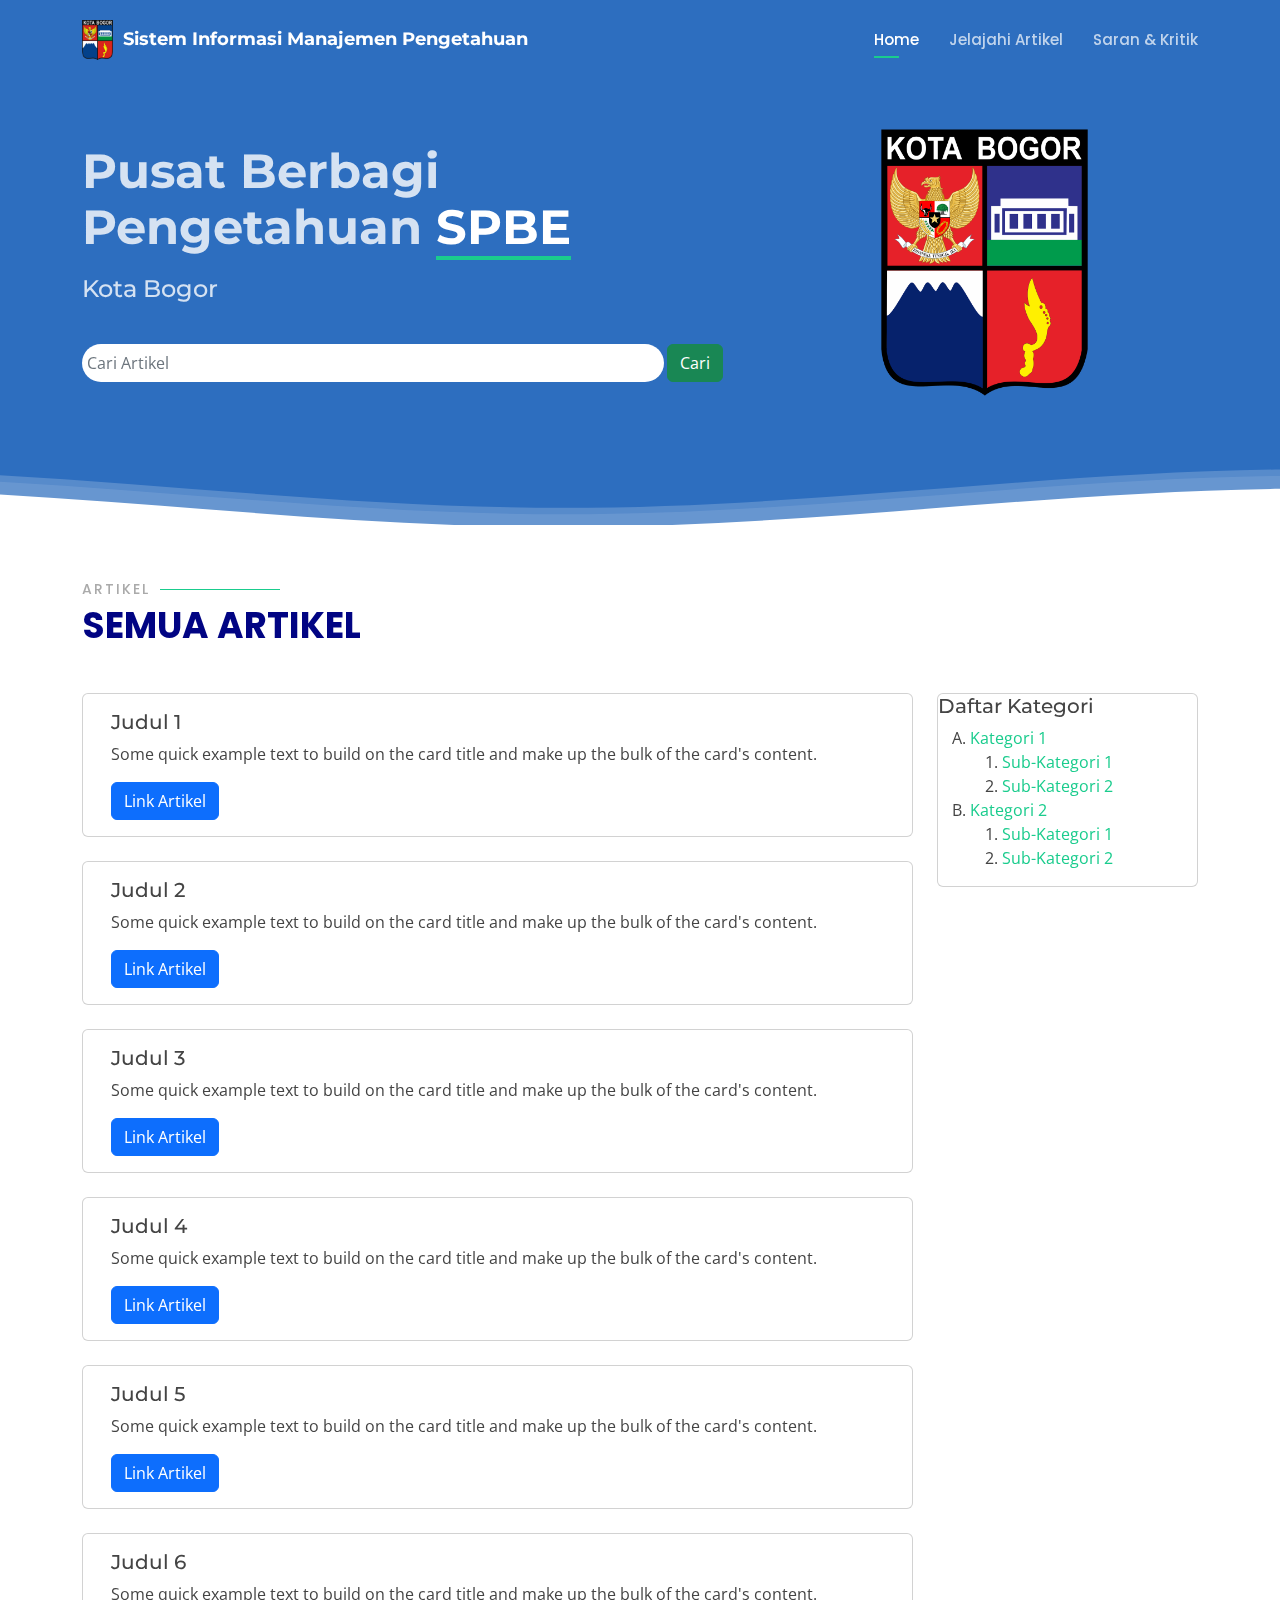
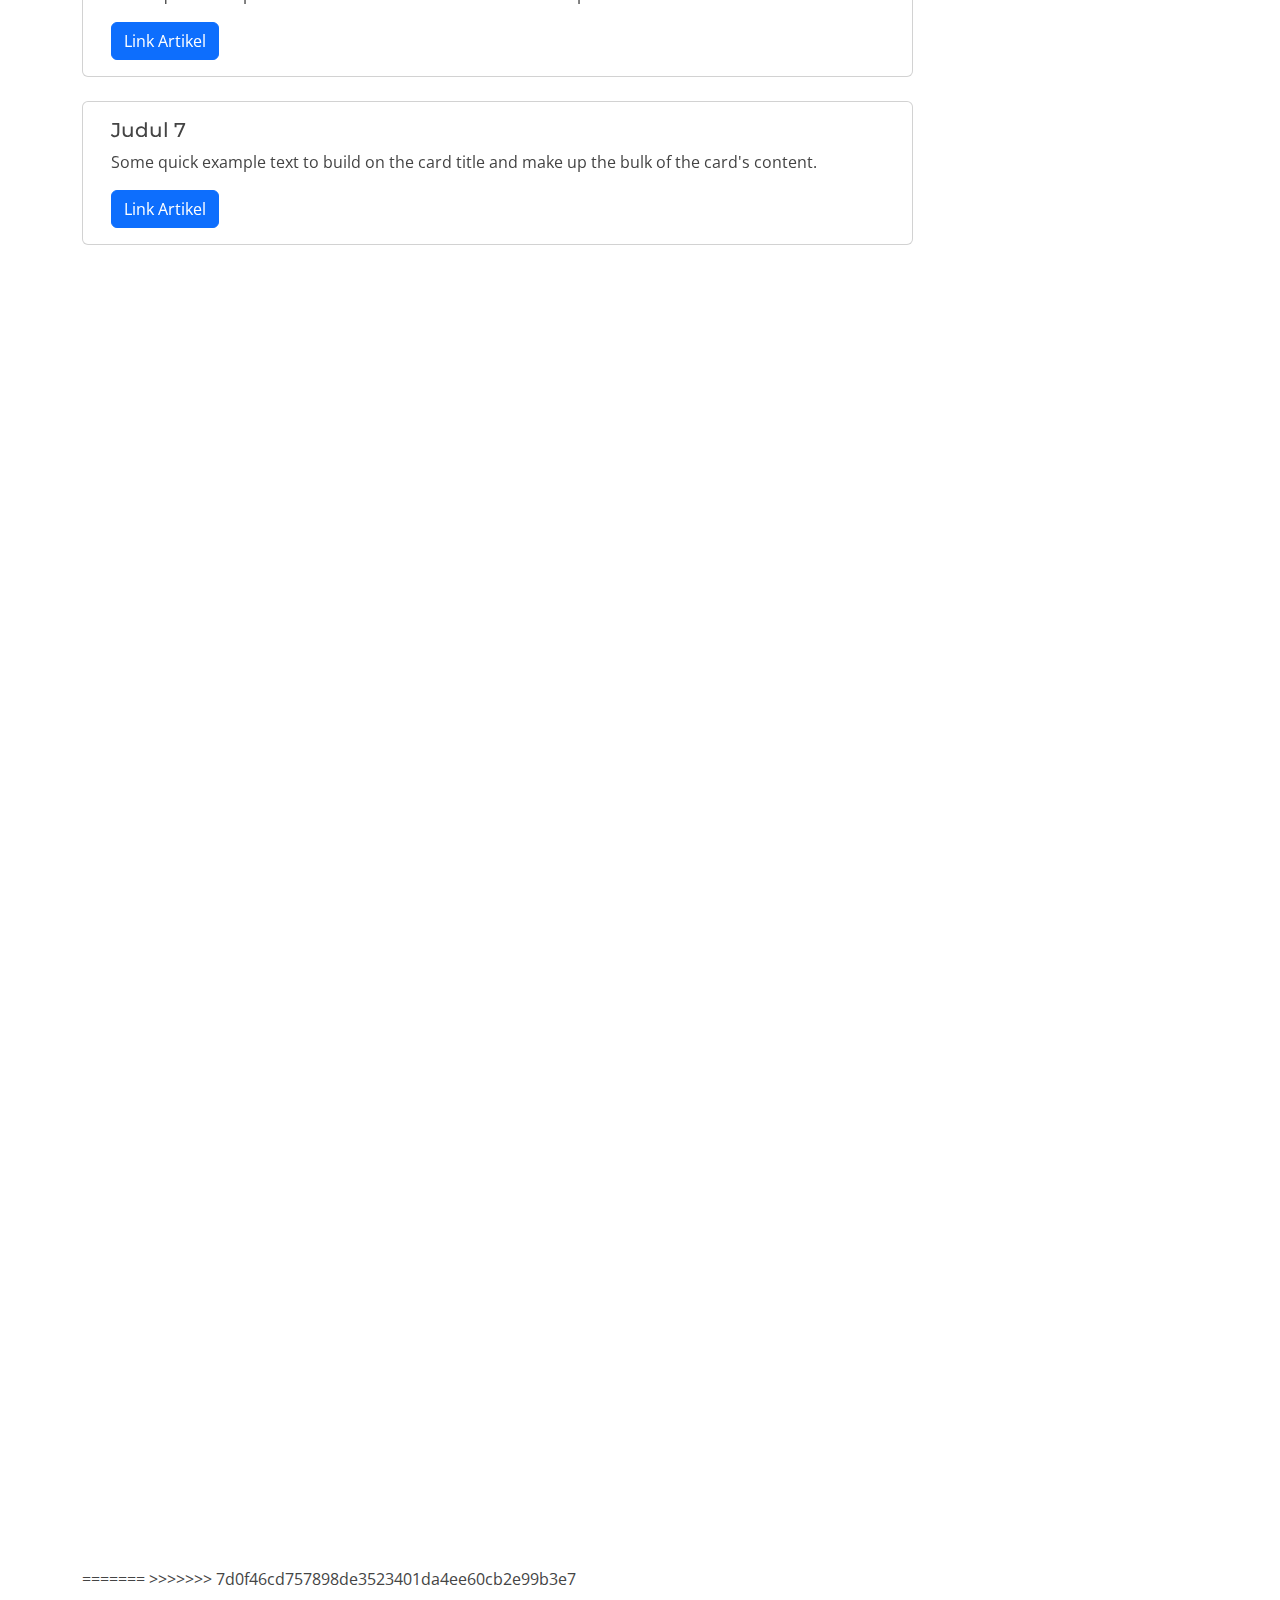
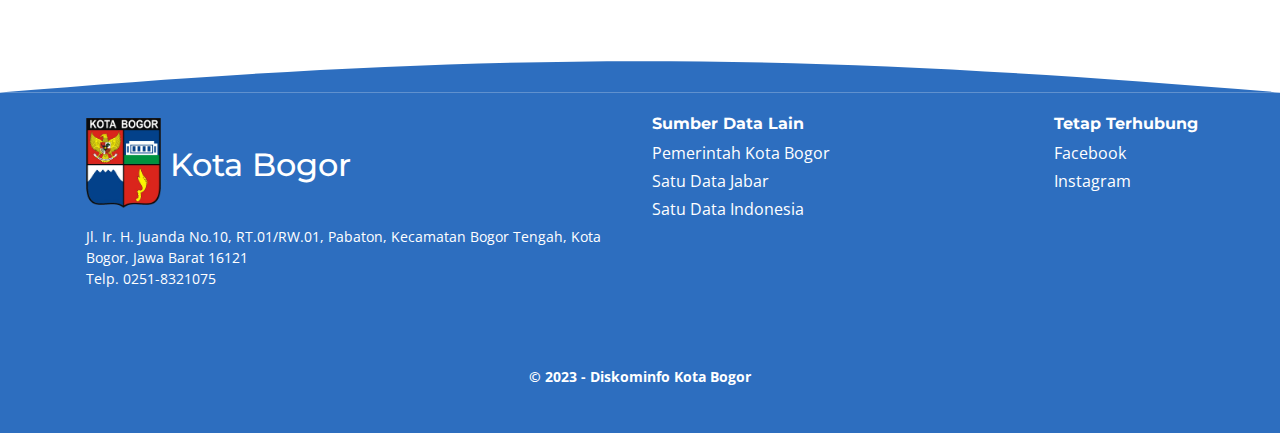
==== commit 1baff191: "SPBE Link" ====
--- a/SPBE/index.html
+++ b/SPBE/index.html
@@ -231,15 +231,17 @@
     <!-- ======= Contact Section ======= -->
     <section id="contact" class="contact">
       <div class="container">
-
         <div class="section-title" data-aos="fade-up">
           <h2>Kritik & Saran</h2>
           <p>Sampaikan umpan balik kepada kami</p>
         </div>
-        <div class="container featured-area-default padding-30">
-          <div class="row">           
-             <div class="col-md-8 padding-20">
+        <div class="row">           
+          <div class="col-md-8 padding-20" data-aos="fade-right" data-aos-delay="200">
+            <div class="row">
+              <!-- Saran dan kritik  -->
+              <form action="forms/contact.php" method="post" role="form" class="php-email-form" data-aos="">
                   <div class="row">
+<<<<<<< HEAD
                       <!-- Saran dan kritik  -->
                       <div class="panel panel-default">
 
@@ -290,21 +292,74 @@
           <div id="collapseOne" class="accordion-collapse collapse" aria-labelledby="headingOne" data-bs-parent="#accordionExample">
             <div class="accordion-body">
               Pemantauan SPBE adalah proses penilaian secara sistematis melalui verifikasi informasi terhadap hasil Penilaian Mandiri untuk mengukur tingkat kematangan penerapan SPBE
-            </div>
-          </div>
-        </div>
-        <div class="accordion-item">
-          <h2 class="accordion-header" id="headingTwo">
-            <button class="accordion-button collapsed" type="button" data-bs-toggle="collapse" data-bs-target="#collapseTwo" aria-expanded="false" aria-controls="collapseTwo">
-              Saya tidak menemukan artikel yang saya inginkan
-            </button>
-          </h2>
-          <div id="collapseTwo" class="accordion-collapse collapse" aria-labelledby="headingTwo" data-bs-parent="#accordionExample">
-            <div class="accordion-body">
-              Sistem manajemen pengetahuan merupakan wadah bagi kontributor untuk berbagi ilmu dan wawasan, jika anda belum menemukan artikel yang anda cari, silahkan kirim tentang artikel yang anda inginkan melalui saran dan kritik.
-            </div>
-          </div>
-        </div>
+=======
+                    <div class="col-md-6 form-group">
+                      <input type="text" name="name" class="form-control" id="name" placeholder="Nama Anda" required>
+                    </div>
+                    <div class="col-md-6 form-group mt-3 mt-md-0">
+                      <input type="email" class="form-control" name="email" id="email" placeholder="Email Anda" required>
+                    </div>
+                  </div>
+                  <div class="form-group mt-3">
+                    <textarea class="form-control" name="message" rows="5" placeholder="Saran & Kritik" required></textarea>
+                  </div>
+                  <div class="my-3">
+                    <div class="loading">Loading</div>
+                    <div class="error-message"></div>
+                    <div class="sent-message">Your message has been sent. Thank you!</div>
+                  </div>
+                  <div class="text-center">
+                    <button type="submit">Kirim</button>
+                  </div>
+              </form>
+              <!-- saran dan kritik -->
+>>>>>>> 7d0f46cd757898de3523401da4ee60cb2e99b3e7
+            </div>
+          </div>
+          <div class="col-md-4 padding-20" data-aos="fade-left" data-aos-delay="200">
+            <!-- ARTICLE CATEGORIES SECTION -->
+            <div class="accordion" id="accordionExample">
+              <div class="accordion-item">
+                <h2 class="accordion-header" id="headingOne">
+                  <button class="accordion-button collapsed" type="button" data-bs-toggle="collapse" data-bs-target="#collapseOne" aria-expanded="false" aria-controls="collapseOne">
+                    Saya sudah mendaftar, tapi kenapa belum bisa login?
+                  </button>
+                </h2>
+                <div id="collapseOne" class="accordion-collapse collapse" aria-labelledby="headingOne" data-bs-parent="#accordionExample">
+                  <div class="accordion-body">
+                    Untuk pendaftaran pengguna, silahkan mengisi formulir pendaftaran, kemudian menghubungi admin untuk verifikasi dan aktivasi
+                  </div>
+                </div>
+              </div>
+              <div class="accordion-item">
+                <h2 class="accordion-header" id="headingTwo">
+                  <button class="accordion-button collapsed" type="button" data-bs-toggle="collapse" data-bs-target="#collapseTwo" aria-expanded="false" aria-controls="collapseTwo">
+                    Saya tidak menemukan artikel yang saya inginkan
+                  </button>
+                </h2>
+                <div id="collapseTwo" class="accordion-collapse collapse" aria-labelledby="headingTwo" data-bs-parent="#accordionExample">
+                  <div class="accordion-body">
+                    Sistem manajemen pengetahuan merupakan wadah bagi kontributor untuk berbagi ilmu dan wawasan, jika anda belum menemukan artikel yang anda cari, silahkan kirim tentang artikel yang anda inginkan melalui saran dan kritik.
+                  </div>
+                </div>
+              </div>
+              <div class="accordion-item">
+                <h2 class="accordion-header" id="headingThree">
+                  <button class="accordion-button collapsed" type="button" data-bs-toggle="collapse" data-bs-target="#collapseThree" aria-expanded="false" aria-controls="collapseThree">
+                    Saya ingin ikut berdiskusi membahas artikel, bagaimana caranya?
+                  </button>
+                </h2>
+                <div id="collapseThree" class="accordion-collapse collapse" aria-labelledby="headingThree" data-bs-parent="#accordionExample">
+                  <div class="accordion-body">
+                    Silahkan mendaftar terlebih dahulu, jika sudah silahkan login untuk ikut berdiskusi.
+                  </div>
+                </div>
+              </div>
+            </div>
+            <!-- END ARTICLES CATEOGIRES SECTION -->
+          </div>
+        </div>
+<<<<<<< HEAD
         <div class="accordion-item">
           <h2 class="accordion-header" id="headingThree">
             <button class="accordion-button collapsed" type="button" data-bs-toggle="collapse" data-bs-target="#collapseThree" aria-expanded="false" aria-controls="collapseThree">
@@ -325,6 +380,8 @@
   
         
         </div>
+=======
+>>>>>>> 7d0f46cd757898de3523401da4ee60cb2e99b3e7
       </div>
     </section>
     <!-- End Contact Section -->
